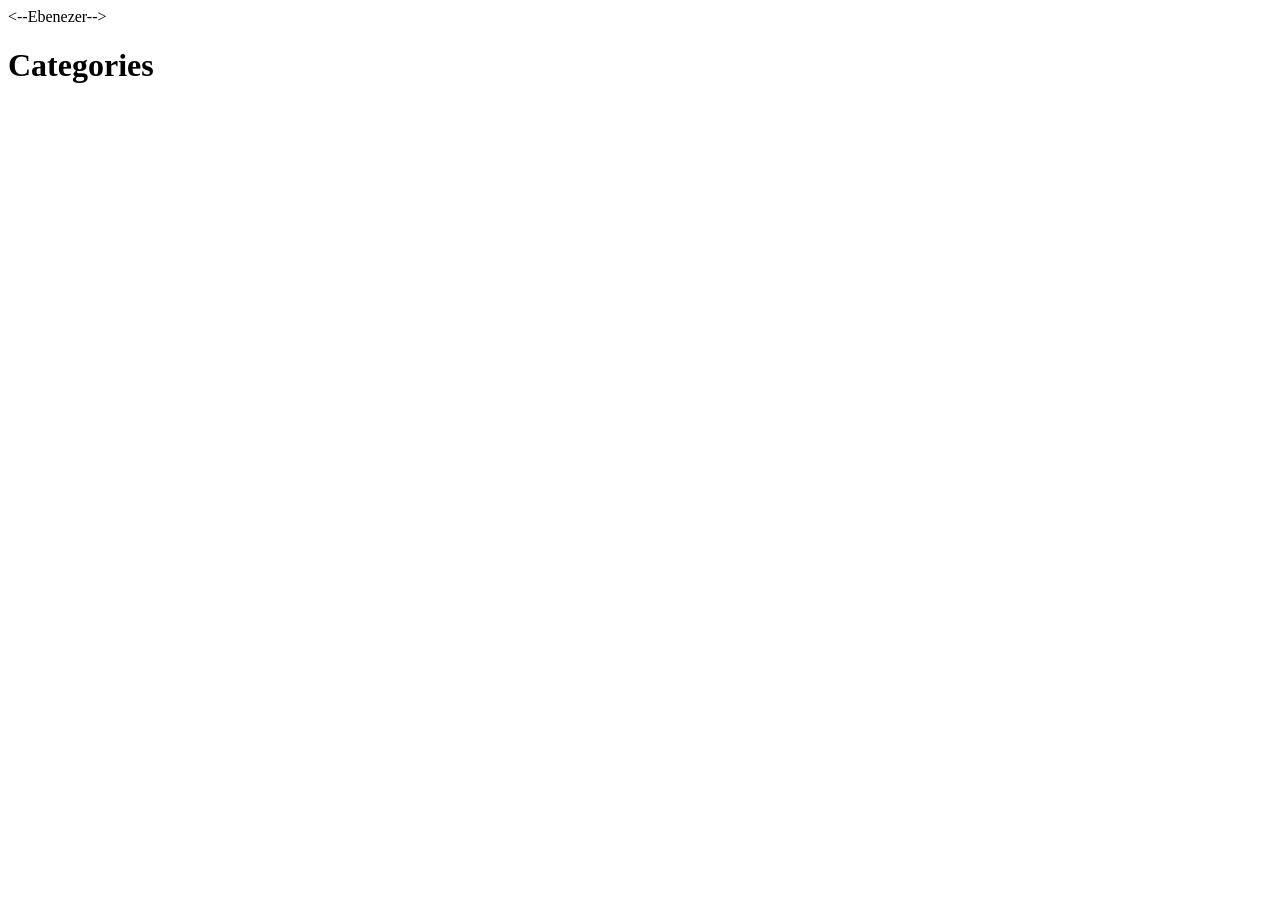
==== Categories.html @ 34fdd4d5 "categories page" ====
<!DOCTYPE html>
<html lang="en">
<head>
    <meta charset="UTF-8">
    <meta name="viewport" content="width=device-width, initial-scale=1.0">
    <title>Categories</title>

       <!-- Link to CSS -->
    <link rel="stylesheet" href="css/styles.css">
</head>
<body>
    <--Ebenezer-->

    <header>
        <h1>Categories</h1>
    </header>
</body>
</html>
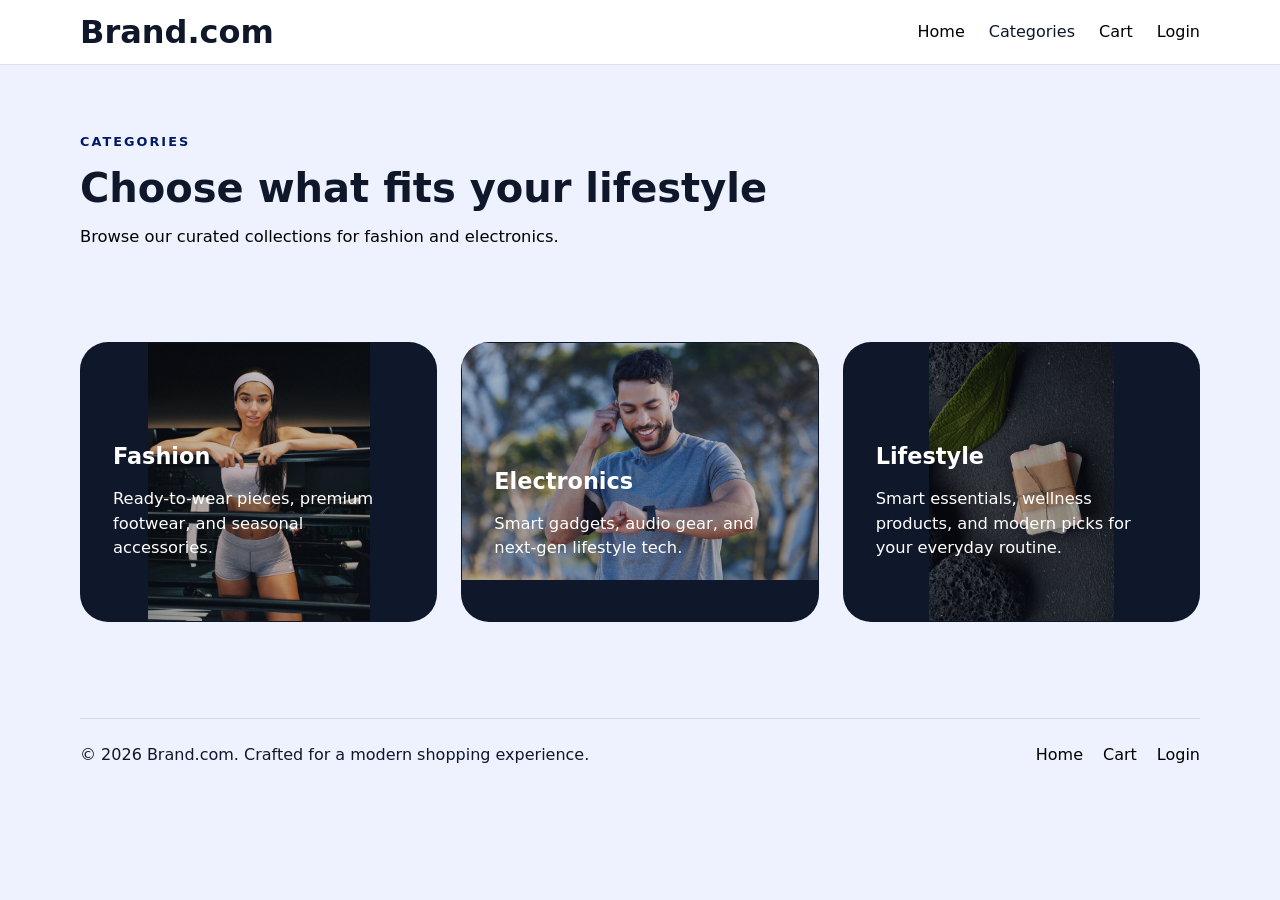
==== commit 835fb03f: "major edit" ====
--- a/Categories.html
+++ b/Categories.html
@@ -1,18 +1,62 @@
-<!DOCTYPE html>
-<html lang="en">
-<head>
-    <meta charset="UTF-8">
-    <meta name="viewport" content="width=device-width, initial-scale=1.0">
-    <title>Categories</title>
-
-       <!-- Link to CSS -->
-    <link rel="stylesheet" href="css/styles.css">
-</head>
-<body>
-    <--Ebenezer-->
-
-    <header>
-        <h1>Categories</h1>
-    </header>
-</body>
-</html>+<!DOCTYPE html>
+<html lang="en">
+<head>
+    <meta charset="UTF-8">
+    <meta name="viewport" content="width=device-width, initial-scale=1.0">
+    <title>Categories - Brand.com</title>
+    <link rel="stylesheet" href="CSS/styles.css">
+</head>
+<body>
+    <header class="site-header">
+        <div class="container header-inner">
+            <a href="index.html" class="brand">
+                <span>Brand.com</span>
+            </a>
+            <nav class="main-nav">
+                <a href="index.html">Home</a>
+                <a href="Categories.html" class="active">Categories</a>
+                <a href="Shopping Cart.html">Cart</a>
+                <a href="Login.html">Login</a>
+            </nav>
+        </div>
+    </header>
+
+    <main>
+        <section class="section page-intro">
+            <div class="container">
+                <span class="eyebrow">Categories</span>
+                <h1>Choose what fits your lifestyle</h1>
+                <p>Browse our curated collections for fashion and electronics.</p>
+            </div>
+        </section>
+
+        <section class="section">
+            <div class="container card-grid">
+                <article class="category-card category-card-fashion">
+                    <h3>Fashion</h3>
+                    <p>Ready-to-wear pieces, premium footwear, and seasonal accessories.</p>
+                </article>
+                <article class="category-card category-card-electronics">
+                    <h3>Electronics</h3>
+                    <p>Smart gadgets, audio gear, and next-gen lifestyle tech.</p>
+                </article>
+                <article class="category-card category-card-lifestyle">
+                    <h3>Lifestyle</h3>
+                    <p>Smart essentials, wellness products, and modern picks for your everyday routine.</p>
+                </article>
+            </div>
+        </section>
+    </main>
+
+    <footer class="site-footer">
+        <div class="container footer-inner">
+            <p>© 2026 Brand.com. Crafted for a modern shopping experience.</p>
+            <div class="footer-links">
+                <a href="index.html">Home</a>
+                <a href="Shopping Cart.html">Cart</a>
+                <a href="Login.html">Login</a>
+            </div>
+        </div>
+    </footer>
+</body>
+</html>
--- a/CSS/styles.css
+++ b/CSS/styles.css
@@ -0,0 +1,658 @@
+:root {
+    color-scheme: light;
+    font-family: Inter, system-ui, -apple-system, BlinkMacSystemFont, "Segoe UI", sans-serif;
+    font-size: 16px;
+    line-height: 1.5;
+    color: #0f172a;
+    background-color: #eef2ff;
+    --surface: #ffffff;
+    --surface-soft: #f8f9ff;
+    --border: rgba(15, 23, 42, 0.12);
+    --primary: #001a66;
+    --primary-dark: #000d33;
+    --accent: #fb7185;
+    --muted: #000000;
+    --text: #0f172a;
+}
+
+* {
+    margin: 0;
+    padding: 0;
+    box-sizing: border-box;
+}
+
+html {
+    scroll-behavior: smooth;
+}
+
+body {
+    min-height: 100vh;
+    background-color: #eef2ff;
+    color: var(--text);
+    font-family: var(--font-family);
+}
+
+body.home-page {
+    background: linear-gradient(rgba(255, 255, 255, 0.12), rgba(255, 255, 255, 0.12)), url("../background2.jpg") center/cover no-repeat fixed;
+    animation: homeBackgroundSwap 35s infinite;
+}
+
+@keyframes homeBackgroundSwap {
+    0%,
+    24% {
+        background: linear-gradient(rgba(255, 255, 255, 0.12), rgba(255, 255, 255, 0.12)), url("../background2.jpg") center/cover no-repeat fixed;
+    }
+    25%,
+    49% {
+        background: linear-gradient(rgba(255, 255, 255, 0.12), rgba(255, 255, 255, 0.12)), url("../Images/background3.jpg") center/cover no-repeat fixed;
+    }
+    50%,
+    74% {
+        background: linear-gradient(rgba(255, 255, 255, 0.12), rgba(255, 255, 255, 0.12)), url("../Images/background5.jpg") center/cover no-repeat fixed;
+    }
+    75%,
+    100% {
+        background: linear-gradient(rgba(255, 255, 255, 0.12), rgba(255, 255, 255, 0.12)), url("../Images/background6.jpg") center/cover no-repeat fixed;
+    }
+}
+
+@media (prefers-reduced-motion: reduce) {
+    body.home-page {
+        animation: none;
+    }
+}
+
+img {
+    max-width: 100%;
+    display: block;
+}
+
+button,
+input,
+textarea,
+select {
+    font: inherit;
+}
+
+a {
+    color: inherit;
+    text-decoration: none;
+}
+
+.container {
+    width: min(1120px, calc(100% - 2rem));
+    margin: 0 auto;
+}
+
+.section {
+    padding: 4rem 0;
+}
+
+.site-header {
+    background: rgba(255, 255, 255, 0.95);
+    border-bottom: 1px solid var(--border);
+    position: sticky;
+    top: 0;
+    z-index: 20;
+    backdrop-filter: blur(16px);
+}
+
+.header-inner {
+    display: flex;
+    align-items: center;
+    justify-content: space-between;
+    gap: 1rem;
+    padding: 1rem 0;
+}
+
+.brand {
+    display: inline-flex;
+    align-items: center;
+    gap: 0;
+    font-weight: 700;
+    font-size: 2rem;
+    line-height: 1;
+    color: var(--text);
+}
+
+.brand img {
+    width: 34px;
+    height: 34px;
+}
+
+.main-nav {
+    display: flex;
+    gap: 1.5rem;
+    flex-wrap: wrap;
+}
+
+.main-nav a {
+    color: var(--muted);
+    font-weight: 500;
+    transition: color 0.2s ease;
+}
+
+.main-nav a:hover,
+.main-nav a.active {
+    color: var(--text);
+}
+
+.button {
+    display: inline-flex;
+    align-items: center;
+    justify-content: center;
+    padding: 0.95rem 1.6rem;
+    border-radius: 999px;
+    font-weight: 600;
+    transition: transform 0.2s ease, background-color 0.2s ease, box-shadow 0.2s ease;
+    border: 1px solid transparent;
+    cursor: pointer;
+}
+
+.button:hover {
+    transform: translateY(-1px);
+}
+
+.button-primary {
+    background-color: var(--primary);
+    color: white;
+    box-shadow: 0 18px 40px rgba(59, 130, 246, 0.14);
+}
+
+.button-primary:hover {
+    background-color: var(--primary-dark);
+}
+
+.button-secondary {
+    background: #f8fafc;
+    color: var(--text);
+    border-color: var(--border);
+}
+
+.button-outline {
+    background: transparent;
+    color: var(--primary);
+    border-color: rgba(59, 130, 246, 0.24);
+}
+
+.hero {
+    padding-top: 3rem;
+}
+
+.hero-grid {
+    display: grid;
+    grid-template-columns: 1fr;
+    gap: 3rem;
+    align-items: center;
+}
+
+.hero-copy {
+    max-width: 620px;
+}
+
+.eyebrow {
+    display: inline-flex;
+    align-items: center;
+    text-transform: uppercase;
+    letter-spacing: 0.16em;
+    font-size: 0.8rem;
+    color: var(--primary);
+    font-weight: 700;
+    margin-bottom: 1rem;
+}
+
+.hero-copy h1,
+.page-intro h1,
+.auth-info h1,
+.summary-card h2,
+.section-head h2 {
+    font-size: clamp(2.5rem, 3vw, 3.5rem);
+    line-height: 1.05;
+    margin-bottom: 1rem;
+    color: var(--text);
+}
+
+.hero-copy p,
+.page-intro p,
+.auth-info p,
+.category-card p,
+.summary-card p,
+.newsletter-card p {
+    color: var(--muted);
+    font-size: 1.02rem;
+    margin-bottom: 1.75rem;
+}
+
+.hero-actions {
+    display: flex;
+    flex-wrap: wrap;
+    gap: 1rem;
+    margin-bottom: 2rem;
+}
+
+.stats-grid {
+    display: grid;
+    grid-template-columns: repeat(3, minmax(0, 1fr));
+    gap: 1rem;
+}
+
+.stats-grid div {
+    padding: 1.2rem 1.4rem;
+    background: var(--surface);
+    border: 1px solid var(--border);
+    border-radius: 1rem;
+}
+
+.stats-grid strong {
+    display: block;
+    font-size: 1.35rem;
+    margin-bottom: 0.35rem;
+}
+
+.stats-grid span {
+    font-size: 0.95rem;
+    color: var(--muted);
+}
+
+.hero-image {
+    display: flex;
+    justify-content: center;
+    align-items: center;
+}
+
+.hero-image img {
+    max-width: 100%;
+    border-radius: 1.75rem;
+    box-shadow: 0 35px 80px rgba(15, 23, 42, 0.12);
+}
+
+.section-head {
+    display: flex;
+    justify-content: space-between;
+    align-items: flex-end;
+    gap: 1rem;
+    margin-bottom: 2.5rem;
+}
+
+.section-head h2 {
+    font-size: clamp(2rem, 2.5vw, 2.6rem);
+}
+
+.link-button {
+    color: var(--primary);
+    font-weight: 700;
+    transition: opacity 0.2s ease;
+}
+
+.link-button:hover {
+    opacity: 0.8;
+}
+
+.card-grid {
+    display: grid;
+    grid-template-columns: repeat(3, minmax(0, 1fr));
+    gap: 1.5rem;
+}
+
+.category-card {
+    padding: 2rem;
+    border-radius: 1.75rem;
+    background: var(--surface);
+    border: 1px solid var(--border);
+    transition: transform 0.25s ease, box-shadow 0.25s ease;
+    cursor: pointer;
+}
+
+.category-card:hover {
+    transform: translateY(-6px);
+    box-shadow: 0 24px 60px rgba(15, 23, 42, 0.1);
+}
+
+.category-card img {
+    width: 64px;
+    margin-bottom: 1.5rem;
+}
+
+.category-card h3 {
+    margin-bottom: 0.85rem;
+    font-size: 1.4rem;
+    color: var(--text);
+}
+
+.category-card-fashion {
+    background-image: linear-gradient(rgba(15, 23, 42, 0.25), rgba(15, 23, 42, 0.25)), url("../Images/fashion2.png");
+    background-size: contain;
+    background-repeat: no-repeat;
+    background-position: center top;
+    background-color: #0f172a;
+    min-height: 280px;
+    display: flex;
+    flex-direction: column;
+    justify-content: flex-end;
+}
+
+.category-card-fashion h3,
+.category-card-fashion p {
+    color: #ffffff;
+}
+
+.category-card-electronics {
+    background-image: linear-gradient(rgba(15, 23, 42, 0.25), rgba(15, 23, 42, 0.25)), url("../Images/electronics.jpg");
+    background-size: contain;
+    background-repeat: no-repeat;
+    background-position: center top;
+    background-color: #0f172a;
+    min-height: 280px;
+    display: flex;
+    flex-direction: column;
+    justify-content: flex-end;
+}
+
+.category-card-electronics h3,
+.category-card-electronics p {
+    color: #ffffff;
+}
+
+.category-card-lifestyle {
+    background-image: linear-gradient(rgba(15, 23, 42, 0.25), rgba(15, 23, 42, 0.25)), url("../Images/wellness.jpg");
+    background-size: contain;
+    background-repeat: no-repeat;
+    background-position: center top;
+    background-color: #0f172a;
+    min-height: 280px;
+    display: flex;
+    flex-direction: column;
+    justify-content: flex-end;
+}
+
+.category-card-lifestyle h3,
+.category-card-lifestyle p {
+    color: #ffffff;
+}
+
+.newsletter-card {
+    display: grid;
+    grid-template-columns: minmax(0, 1.3fr) minmax(220px, 1fr);
+    gap: 1.5rem;
+    padding: 2.2rem;
+    border-radius: 1.5rem;
+    background: linear-gradient(135deg, #eef2ff 0%, #f8fafc 100%);
+    border: 1px solid rgba(99, 102, 241, 0.14);
+}
+
+.newsletter-form {
+    display: grid;
+    grid-template-columns: 1fr auto;
+    gap: 1rem;
+}
+
+.newsletter-form input {
+    width: 100%;
+    padding: 1rem 1.1rem;
+    border: 1px solid var(--border);
+    border-radius: 999px;
+    background: white;
+}
+
+input[type="email"],
+input[type="text"],
+input[type="password"] {
+    width: 100%;
+    padding: 1rem 1.1rem;
+    border: 1px solid var(--border);
+    border-radius: 1rem;
+    background: var(--surface);
+    margin-bottom: 1.25rem;
+    color: var(--text);
+}
+
+input::placeholder {
+    color: var(--muted);
+}
+
+.auth-card,
+.summary-card {
+    background: var(--surface);
+    border-radius: 1.75rem;
+    padding: 2rem;
+    border: 1px solid var(--border);
+}
+
+.auth-section {
+    padding-top: 4rem;
+    padding-bottom: 4rem;
+}
+
+.auth-card {
+    max-width: 620px;
+    margin: 0 auto;
+}
+
+.auth-info {
+    margin-bottom: 2rem;
+}
+
+.auth-info h1 {
+    margin-bottom: 1rem;
+}
+
+.auth-form label {
+    display: block;
+    margin-bottom: 0.6rem;
+    font-weight: 600;
+    color: var(--text);
+}
+
+.auth-note {
+    margin-top: 1rem;
+    color: var(--muted);
+}
+
+.auth-note a {
+    color: var(--primary);
+    font-weight: 700;
+}
+
+.page-intro {
+    background: transparent;
+    padding-bottom: 0;
+}
+
+.cart-section {
+    padding-top: 1rem;
+}
+
+.cart-grid {
+    display: grid;
+    grid-template-columns: 1.8fr 0.9fr;
+    gap: 1.5rem;
+    width: min(1120px, calc(100% - 2rem));
+    margin: 0 auto;
+}
+
+.cart-table,
+.cart-summary {
+    background: var(--surface);
+    border: 1px solid var(--border);
+    border-radius: 1.75rem;
+    padding: 1.5rem;
+}
+
+.cart-row {
+    display: grid;
+    grid-template-columns: 2.2fr 1fr 0.9fr 1fr;
+    gap: 1rem;
+    align-items: center;
+    padding: 1.2rem 0;
+    border-bottom: 1px solid var(--border);
+}
+
+.cart-row:last-child {
+    border-bottom: none;
+}
+
+.cart-head {
+    color: var(--muted);
+    font-size: 0.95rem;
+    text-transform: uppercase;
+    letter-spacing: 0.08em;
+    font-weight: 600;
+}
+
+.product-info {
+    display: flex;
+    align-items: center;
+    gap: 1rem;
+}
+
+.product-info img {
+    width: 72px;
+    height: 72px;
+    border-radius: 1.25rem;
+    object-fit: contain;
+}
+
+.product-info strong {
+    display: block;
+    margin-bottom: 0.35rem;
+    color: var(--text);
+}
+
+.product-info span {
+    color: var(--muted);
+    font-size: 0.95rem;
+}
+
+.cart-summary {
+    display: flex;
+    flex-direction: column;
+    gap: 1.25rem;
+}
+
+.summary-card h2 {
+    margin-bottom: 1rem;
+    font-size: 1.8rem;
+}
+
+.summary-row {
+    display: flex;
+    justify-content: space-between;
+    align-items: center;
+    padding: 0.7rem 0;
+    border-bottom: 1px solid var(--border);
+}
+
+.summary-row.total {
+    font-size: 1.1rem;
+    font-weight: 700;
+    border-color: transparent;
+}
+
+.summary-note {
+    color: var(--muted);
+    font-size: 0.95rem;
+}
+
+.site-footer {
+    padding: 2rem 0;
+}
+
+.footer-inner {
+    display: flex;
+    justify-content: space-between;
+    align-items: center;
+    gap: 1rem;
+    border-top: 1px solid var(--border);
+    padding-top: 1.5rem;
+}
+
+.footer-links {
+    display: flex;
+    gap: 1.25rem;
+    flex-wrap: wrap;
+}
+
+.footer-links a {
+    color: var(--muted);
+    transition: color 0.2s ease;
+}
+
+.footer-links a:hover {
+    color: var(--text);
+}
+
+@media (max-width: 900px) {
+    .hero-grid,
+    .card-grid,
+    .stats-grid,
+    .cart-grid,
+    .newsletter-card {
+        grid-template-columns: 1fr;
+    }
+
+    .main-nav {
+        gap: 1rem;
+    }
+}
+
+@media (max-width: 720px) {
+    .header-inner {
+        flex-direction: column;
+        align-items: flex-start;
+    }
+
+    .site-header {
+        position: relative;
+    }
+
+    .hero-actions {
+        flex-direction: column;
+    }
+
+    .stats-grid {
+        grid-template-columns: repeat(2, minmax(0, 1fr));
+    }
+
+    .cart-row {
+        grid-template-columns: 1.7fr 1fr;
+    }
+
+    .cart-row span:nth-child(3),
+    .cart-row span:nth-child(4) {
+        display: none;
+    }
+
+    .cart-head span:nth-child(3),
+    .cart-head span:nth-child(4) {
+        display: none;
+    }
+
+    .newsletter-card {
+        grid-template-columns: 1fr;
+    }
+}
+
+@media (max-width: 540px) {
+    body {
+        font-size: 0.95rem;
+    }
+
+    .button {
+        width: 100%;
+    }
+
+    .main-nav {
+        flex-wrap: wrap;
+        gap: 0.75rem;
+    }
+
+    .stats-grid,
+    .cart-grid,
+    .newsletter-card {
+        gap: 1rem;
+    }
+
+    .newsletter-form {
+        grid-template-columns: 1fr;
+    }
+}
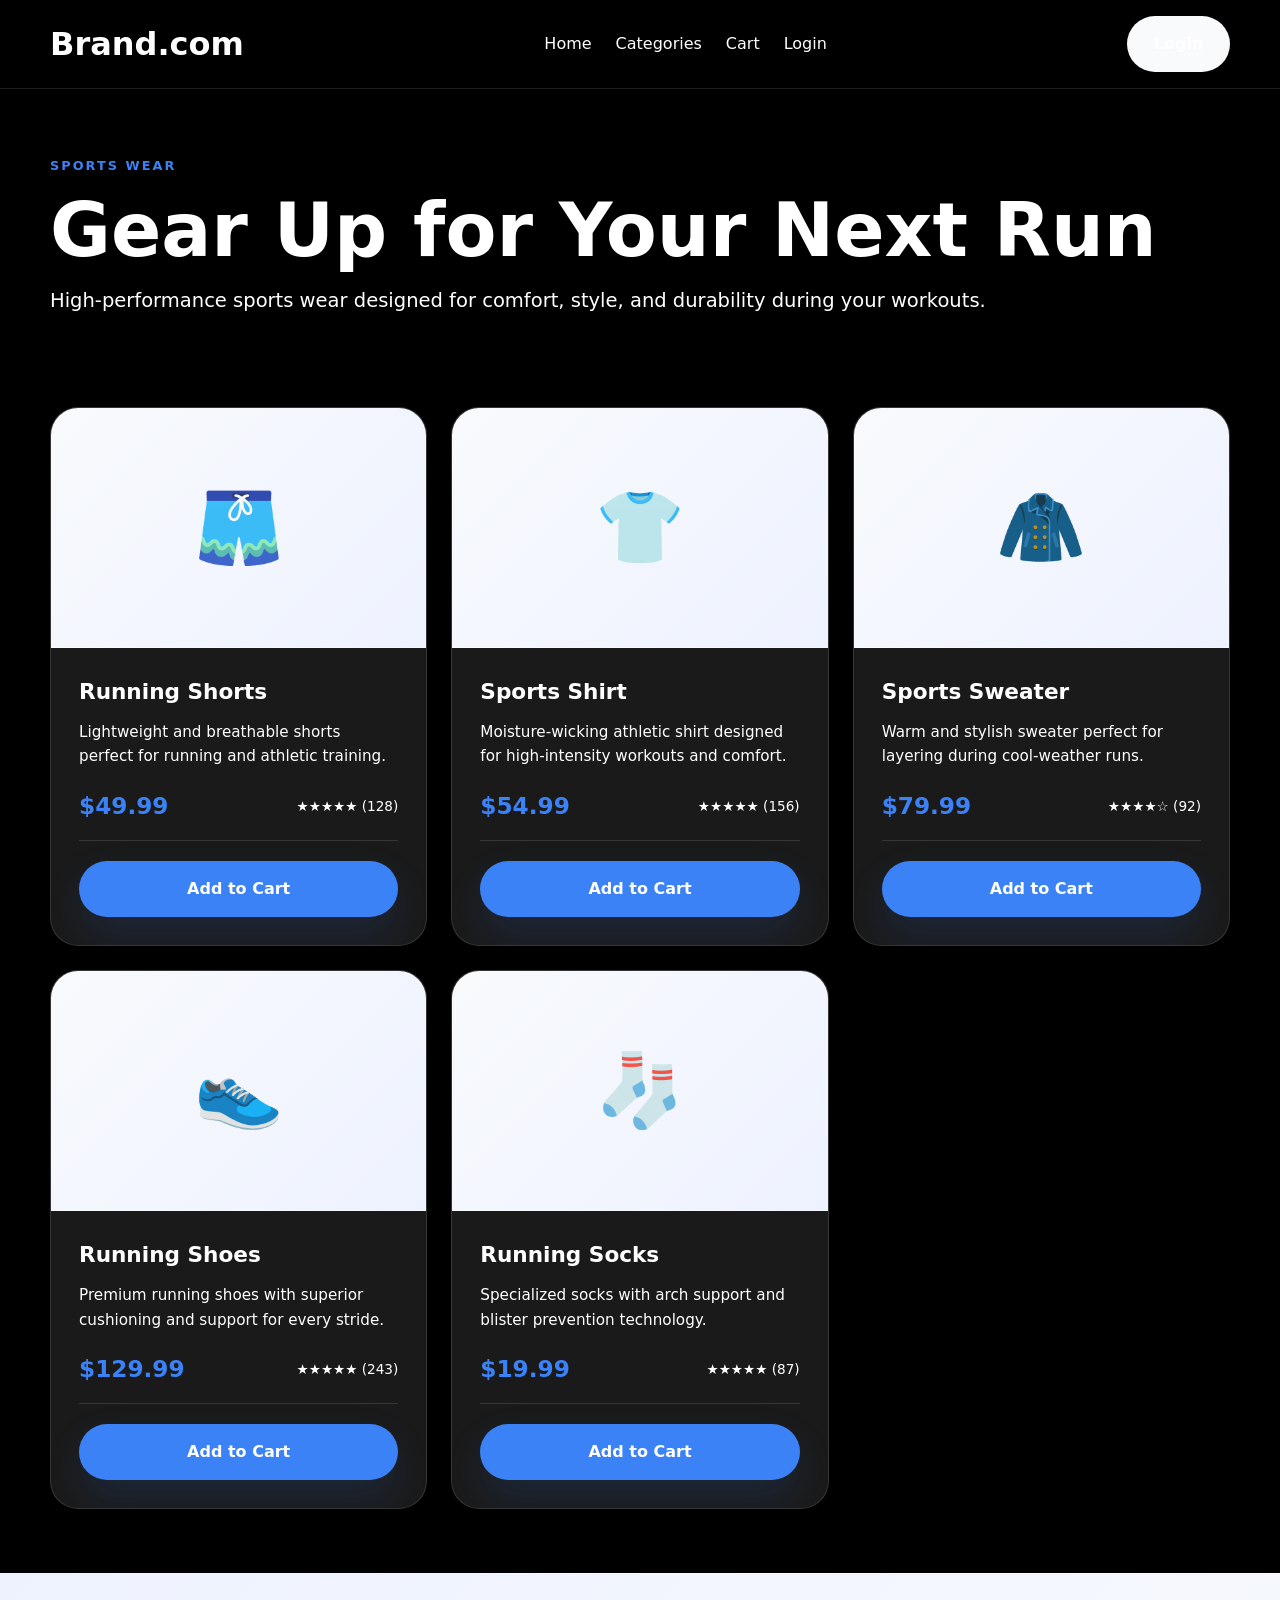
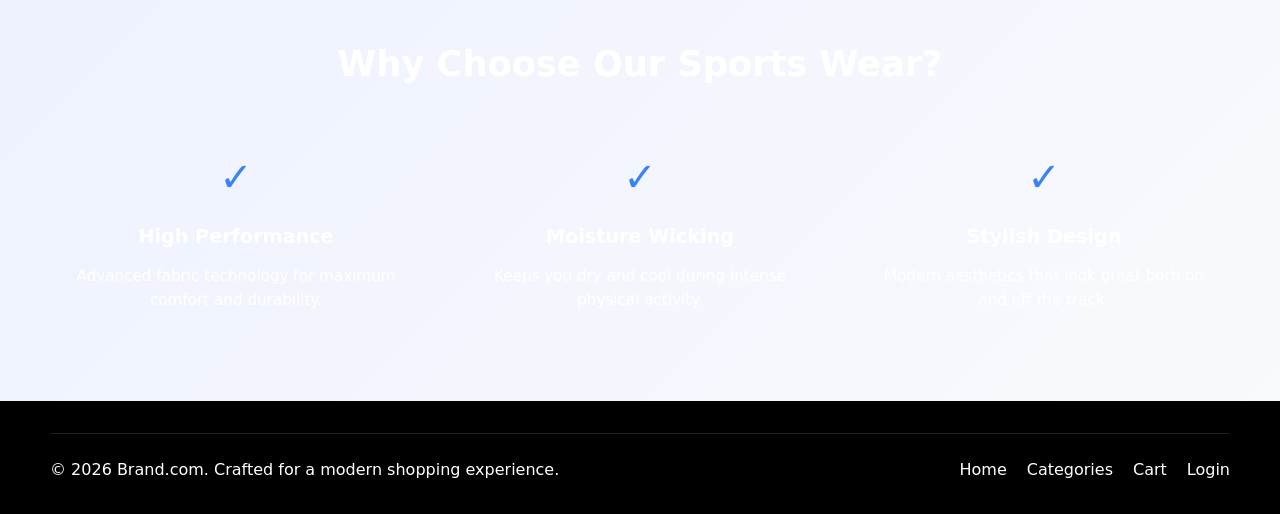
==== commit 39c20ca1: "Merge pull request #34 from ohizumajesty-creator/Maja Maja" ====
--- a/Categories.html
+++ b/Categories.html
@@ -3,7 +3,7 @@
 <head>
     <meta charset="UTF-8">
     <meta name="viewport" content="width=device-width, initial-scale=1.0">
-    <title>Categories - Brand.com</title>
+    <title>Sports Wear - Brand.com</title>
     <link rel="stylesheet" href="CSS/styles.css">
 </head>
 <body>
@@ -14,36 +14,123 @@
             </a>
             <nav class="main-nav">
                 <a href="index.html">Home</a>
-                <a href="Categories.html" class="active">Categories</a>
+                <a href="Categories.html">Categories</a>
                 <a href="Shopping Cart.html">Cart</a>
                 <a href="Login.html">Login</a>
             </nav>
+            <a href="Login.html" class="button button-secondary">Login</a>
         </div>
     </header>
 
     <main>
         <section class="section page-intro">
             <div class="container">
-                <span class="eyebrow">Categories</span>
-                <h1>Choose what fits your lifestyle</h1>
-                <p>Browse our curated collections for fashion and electronics.</p>
+                <span class="eyebrow">Sports Wear</span>
+                <h1>Gear Up for Your Next Run</h1>
+                <p>High-performance sports wear designed for comfort, style, and durability during your workouts.</p>
             </div>
         </section>
 
         <section class="section">
-            <div class="container card-grid">
-                <article class="category-card category-card-fashion">
-                    <h3>Fashion</h3>
-                    <p>Ready-to-wear pieces, premium footwear, and seasonal accessories.</p>
-                </article>
-                <article class="category-card category-card-electronics">
-                    <h3>Electronics</h3>
-                    <p>Smart gadgets, audio gear, and next-gen lifestyle tech.</p>
-                </article>
-                <article class="category-card category-card-lifestyle">
-                    <h3>Lifestyle</h3>
-                    <p>Smart essentials, wellness products, and modern picks for your everyday routine.</p>
-                </article>
+            <div class="container">
+                <div class="product-grid">
+                    <article class="product-card">
+                        <div class="product-image">
+                            <div class="product-placeholder">🩳</div>
+                        </div>
+                        <div class="product-content">
+                            <h3>Running Shorts</h3>
+                            <p class="product-description">Lightweight and breathable shorts perfect for running and athletic training.</p>
+                            <div class="product-meta">
+                                <span class="product-price">$49.99</span>
+                                <span class="product-rating">★★★★★ (128)</span>
+                            </div>
+                            <button class="button button-primary">Add to Cart</button>
+                        </div>
+                    </article>
+
+                    <article class="product-card">
+                        <div class="product-image">
+                            <div class="product-placeholder">👕</div>
+                        </div>
+                        <div class="product-content">
+                            <h3>Sports Shirt</h3>
+                            <p class="product-description">Moisture-wicking athletic shirt designed for high-intensity workouts and comfort.</p>
+                            <div class="product-meta">
+                                <span class="product-price">$54.99</span>
+                                <span class="product-rating">★★★★★ (156)</span>
+                            </div>
+                            <button class="button button-primary">Add to Cart</button>
+                        </div>
+                    </article>
+                    <article class="product-card">
+                        <div class="product-image">
+                            <div class="product-placeholder">🧥</div>
+                        </div>
+                        <div class="product-content">
+                            <h3>Sports Sweater</h3>
+                            <p class="product-description">Warm and stylish sweater perfect for layering during cool-weather runs.</p>
+                            <div class="product-meta">
+                                <span class="product-price">$79.99</span>
+                                <span class="product-rating">★★★★☆ (92)</span>
+                            </div>
+                            <button class="button button-primary">Add to Cart</button>
+                        </div>
+                    </article>
+
+                    <article class="product-card">
+                        <div class="product-image">
+                            <div class="product-placeholder">👟</div>
+                        </div>
+                        <div class="product-content">
+                            <h3>Running Shoes</h3>
+                            <p class="product-description">Premium running shoes with superior cushioning and support for every stride.</p>
+                            <div class="product-meta">
+                                <span class="product-price">$129.99</span>
+                                <span class="product-rating">★★★★★ (243)</span>
+                            </div>
+                            <button class="button button-primary">Add to Cart</button>
+                        </div>
+                    </article>
+
+                    <article class="product-card">
+                        <div class="product-image">
+                            <div class="product-placeholder">🧦</div>
+                        </div>
+                        <div class="product-content">
+                            <h3>Running Socks</h3>
+                            <p class="product-description">Specialized socks with arch support and blister prevention technology.</p>
+                            <div class="product-meta">
+                                <span class="product-price">$19.99</span>
+                                <span class="product-rating">★★★★★ (87)</span>
+                            </div>
+                            <button class="button button-primary">Add to Cart</button>
+                        </div>
+                    </article>
+                </div>
+            </div>
+        </section>
+
+        <section class="section features-section">
+            <div class="container">
+                <h2 style="font-size: 2.2rem; margin-bottom: 2rem; text-align: center;">Why Choose Our Sports Wear?</h2>
+                <div class="features-grid">
+                    <div class="feature-card">
+                        <div class="feature-icon">✓</div>
+                        <h4>High Performance</h4>
+                        <p>Advanced fabric technology for maximum comfort and durability.</p>
+                    </div>
+                    <div class="feature-card">
+                        <div class="feature-icon">✓</div>
+                        <h4>Moisture Wicking</h4>
+                        <p>Keeps you dry and cool during intense physical activity.</p>
+                    </div>
+                    <div class="feature-card">
+                        <div class="feature-icon">✓</div>
+                        <h4>Stylish Design</h4>
+                        <p>Modern aesthetics that look great both on and off the track.</p>
+                    </div>
+                </div>
             </div>
         </section>
     </main>
@@ -53,6 +140,7 @@
             <p>© 2026 Brand.com. Crafted for a modern shopping experience.</p>
             <div class="footer-links">
                 <a href="index.html">Home</a>
+                <a href="Categories.html">Categories</a>
                 <a href="Shopping Cart.html">Cart</a>
                 <a href="Login.html">Login</a>
             </div>
--- a/CSS/styles.css
+++ b/CSS/styles.css
@@ -1,18 +1,18 @@
 :root {
-    color-scheme: light;
+    color-scheme: dark;
     font-family: Inter, system-ui, -apple-system, BlinkMacSystemFont, "Segoe UI", sans-serif;
     font-size: 16px;
     line-height: 1.5;
-    color: #0f172a;
-    background-color: #eef2ff;
-    --surface: #ffffff;
-    --surface-soft: #f8f9ff;
-    --border: rgba(15, 23, 42, 0.12);
-    --primary: #001a66;
-    --primary-dark: #000d33;
+    color: #ffffff;
+    background-color: #000000;
+    --surface: #1a1a1a;
+    --surface-soft: #2a2a2a;
+    --border: rgba(255, 255, 255, 0.12);
+    --primary: #3b82f6;
+    --primary-dark: #2563eb;
     --accent: #fb7185;
-    --muted: #000000;
-    --text: #0f172a;
+    --muted: #ffffff;
+    --text: #ffffff;
 }
 
 * {
@@ -27,7 +27,7 @@
 
 body {
     min-height: 100vh;
-    background-color: #eef2ff;
+    background-color: #000000;
     color: var(--text);
     font-family: var(--font-family);
 }
@@ -80,7 +80,7 @@
 }
 
 .container {
-    width: min(1120px, calc(100% - 2rem));
+    width: min(1180px, calc(100% - 2rem));
     margin: 0 auto;
 }
 
@@ -89,7 +89,7 @@
 }
 
 .site-header {
-    background: rgba(255, 255, 255, 0.95);
+    background: #000000;
     border-bottom: 1px solid var(--border);
     position: sticky;
     top: 0;
@@ -127,7 +127,7 @@
 }
 
 .main-nav a {
-    color: var(--muted);
+    color: #ffffff;
     font-weight: 500;
     transition: color 0.2s ease;
 }
@@ -175,19 +175,54 @@
     border-color: rgba(59, 130, 246, 0.24);
 }
 
+.button-facebook {
+    background-color: #1877F2;
+    color: white;
+    width: 100%;
+    box-shadow: 0 18px 40px rgba(24, 119, 242, 0.14);
+}
+
+.button-facebook:hover {
+    background-color: #165cc5;
+}
+
+.button-twitter {
+    background-color: #1DA1F2;
+    color: white;
+    width: 100%;
+    box-shadow: 0 18px 40px rgba(29, 161, 242, 0.14);
+}
+
+.button-twitter:hover {
+    background-color: #1a91da;
+}
+
+.button-google {
+    background-color: #EA4335;
+    color: white;
+    width: 100%;
+    box-shadow: 0 18px 40px rgba(234, 67, 53, 0.14);
+}
+
+.button-google:hover {
+    background-color: #d33425;
+}
+
 .hero {
-    padding-top: 3rem;
+    padding-top: 1.5rem;
+    padding-bottom: 4.25rem;
 }
 
 .hero-grid {
     display: grid;
     grid-template-columns: 1fr;
-    gap: 3rem;
+    gap: 1rem;
     align-items: center;
 }
 
 .hero-copy {
-    max-width: 620px;
+    width: 100%;
+    max-width: 1080px;
 }
 
 .eyebrow {
@@ -206,7 +241,7 @@
 .auth-info h1,
 .summary-card h2,
 .section-head h2 {
-    font-size: clamp(2.5rem, 3vw, 3.5rem);
+    font-size: clamp(2.9rem, 5.8vw, 5.4rem);
     line-height: 1.05;
     margin-bottom: 1rem;
     color: var(--text);
@@ -219,7 +254,7 @@
 .summary-card p,
 .newsletter-card p {
     color: var(--muted);
-    font-size: 1.02rem;
+    font-size: 1.22rem;
     margin-bottom: 1.75rem;
 }
 
@@ -234,10 +269,11 @@
     display: grid;
     grid-template-columns: repeat(3, minmax(0, 1fr));
     gap: 1rem;
+    max-width: 1040px;
 }
 
 .stats-grid div {
-    padding: 1.2rem 1.4rem;
+    padding: 1.2rem 1.3rem;
     background: var(--surface);
     border: 1px solid var(--border);
     border-radius: 1rem;
@@ -245,7 +281,7 @@
 
 .stats-grid strong {
     display: block;
-    font-size: 1.35rem;
+    font-size: 1.65rem;
     margin-bottom: 0.35rem;
 }
 
@@ -271,7 +307,7 @@
     justify-content: space-between;
     align-items: flex-end;
     gap: 1rem;
-    margin-bottom: 2.5rem;
+    margin-bottom: 1.4rem;
 }
 
 .section-head h2 {
@@ -291,11 +327,11 @@
 .card-grid {
     display: grid;
     grid-template-columns: repeat(3, minmax(0, 1fr));
-    gap: 1.5rem;
+    gap: 1rem;
 }
 
 .category-card {
-    padding: 2rem;
+    padding: 1.4rem;
     border-radius: 1.75rem;
     background: var(--surface);
     border: 1px solid var(--border);
@@ -315,7 +351,7 @@
 
 .category-card h3 {
     margin-bottom: 0.85rem;
-    font-size: 1.4rem;
+    font-size: 1.7rem;
     color: var(--text);
 }
 
@@ -325,7 +361,7 @@
     background-repeat: no-repeat;
     background-position: center top;
     background-color: #0f172a;
-    min-height: 280px;
+    min-height: 460px;
     display: flex;
     flex-direction: column;
     justify-content: flex-end;
@@ -338,11 +374,11 @@
 
 .category-card-electronics {
     background-image: linear-gradient(rgba(15, 23, 42, 0.25), rgba(15, 23, 42, 0.25)), url("../Images/electronics.jpg");
-    background-size: contain;
+    background-size: cover;
     background-repeat: no-repeat;
-    background-position: center top;
+    background-position: center;
     background-color: #0f172a;
-    min-height: 280px;
+    min-height: 460px;
     display: flex;
     flex-direction: column;
     justify-content: flex-end;
@@ -359,7 +395,7 @@
     background-repeat: no-repeat;
     background-position: center top;
     background-color: #0f172a;
-    min-height: 280px;
+    min-height: 460px;
     display: flex;
     flex-direction: column;
     justify-content: flex-end;
@@ -453,6 +489,45 @@
     font-weight: 700;
 }
 
+.forgot-password {
+    display: inline-block;
+    margin-bottom: 1.5rem;
+    color: var(--primary);
+    font-weight: 600;
+    font-size: 0.95rem;
+    transition: color 0.2s ease;
+}
+
+.forgot-password:hover {
+    color: var(--primary-dark);
+    text-decoration: underline;
+}
+
+.divider-or {
+    display: flex;
+    align-items: center;
+    gap: 1rem;
+    margin: 2rem 0 1.5rem 0;
+    color: var(--muted);
+    font-weight: 500;
+    font-size: 0.9rem;
+}
+
+.divider-or::before,
+.divider-or::after {
+    content: '';
+    flex: 1;
+    height: 1px;
+    background: var(--border);
+}
+
+.social-signin {
+    display: flex;
+    flex-direction: column;
+    gap: 0.75rem;
+    margin-bottom: 2rem;
+}
+
 .page-intro {
     background: transparent;
     padding-bottom: 0;
@@ -581,15 +656,149 @@
     color: var(--text);
 }
 
+/* Product Grid and Cards */
+.product-grid {
+    display: grid;
+    grid-template-columns: repeat(3, minmax(0, 1fr));
+    gap: 1.5rem;
+}
+
+.product-card {
+    background: var(--surface);
+    border: 1px solid var(--border);
+    border-radius: 1.75rem;
+    overflow: hidden;
+    transition: transform 0.25s ease, box-shadow 0.25s ease;
+    display: flex;
+    flex-direction: column;
+}
+
+.product-card:hover {
+    transform: translateY(-8px);
+    box-shadow: 0 24px 60px rgba(15, 23, 42, 0.12);
+}
+
+.product-image {
+    width: 100%;
+    height: 240px;
+    background: linear-gradient(135deg, #f8fafc 0%, #eef2ff 100%);
+    display: flex;
+    align-items: center;
+    justify-content: center;
+    border-bottom: 1px solid var(--border);
+}
+
+.product-placeholder {
+    font-size: 4.5rem;
+    opacity: 0.9;
+}
+
+.product-content {
+    padding: 1.75rem;
+    display: flex;
+    flex-direction: column;
+    flex-grow: 1;
+}
+
+.product-card h3 {
+    font-size: 1.35rem;
+    margin-bottom: 0.75rem;
+    color: var(--text);
+}
+
+.product-description {
+    color: var(--muted);
+    font-size: 0.95rem;
+    line-height: 1.6;
+    margin-bottom: 1.25rem;
+    flex-grow: 1;
+}
+
+.product-meta {
+    display: flex;
+    justify-content: space-between;
+    align-items: center;
+    margin-bottom: 1.25rem;
+    padding-bottom: 1rem;
+    border-bottom: 1px solid var(--border);
+}
+
+.product-price {
+    font-size: 1.45rem;
+    font-weight: 700;
+    color: var(--primary);
+}
+
+.product-rating {
+    font-size: 0.85rem;
+    color: var(--muted);
+}
+
+.product-card .button {
+    width: 100%;
+}
+
+/* Features Section */
+.features-section {
+    background: linear-gradient(135deg, #eef2ff 0%, #f8fafc 100%);
+    border-top: 1px solid var(--border);
+    border-bottom: 1px solid var(--border);
+}
+
+.features-grid {
+    display: grid;
+    grid-template-columns: repeat(3, minmax(0, 1fr));
+    gap: 2rem;
+}
+
+.feature-card {
+    text-align: center;
+    padding: 1.5rem;
+}
+
+.feature-icon {
+    font-size: 2.5rem;
+    color: var(--primary);
+    margin-bottom: 1rem;
+}
+
+.feature-card h4 {
+    font-size: 1.2rem;
+    margin-bottom: 0.75rem;
+    color: var(--text);
+}
+
+.feature-card p {
+    color: var(--muted);
+    font-size: 0.95rem;
+    line-height: 1.6;
+}
+
 @media (max-width: 900px) {
     .hero-grid,
-    .card-grid,
     .stats-grid,
     .cart-grid,
     .newsletter-card {
         grid-template-columns: 1fr;
     }
 
+    .card-grid {
+        grid-template-columns: repeat(2, minmax(0, 1fr));
+    }
+
+    .product-grid {
+        grid-template-columns: repeat(2, minmax(0, 1fr));
+    }
+
+    .features-grid {
+        grid-template-columns: repeat(2, minmax(0, 1fr));
+    }
+
+    .hero-copy,
+    .hero-side-card {
+        max-width: 100%;
+    }
+
     .main-nav {
         gap: 1rem;
     }
@@ -630,6 +839,14 @@
     .newsletter-card {
         grid-template-columns: 1fr;
     }
+
+    .product-grid {
+        grid-template-columns: 1fr;
+    }
+
+    .features-grid {
+        grid-template-columns: 1fr;
+    }
 }
 
 @media (max-width: 540px) {
@@ -652,6 +869,10 @@
         gap: 1rem;
     }
 
+    .card-grid {
+        grid-template-columns: 1fr;
+    }
+
     .newsletter-form {
         grid-template-columns: 1fr;
     }
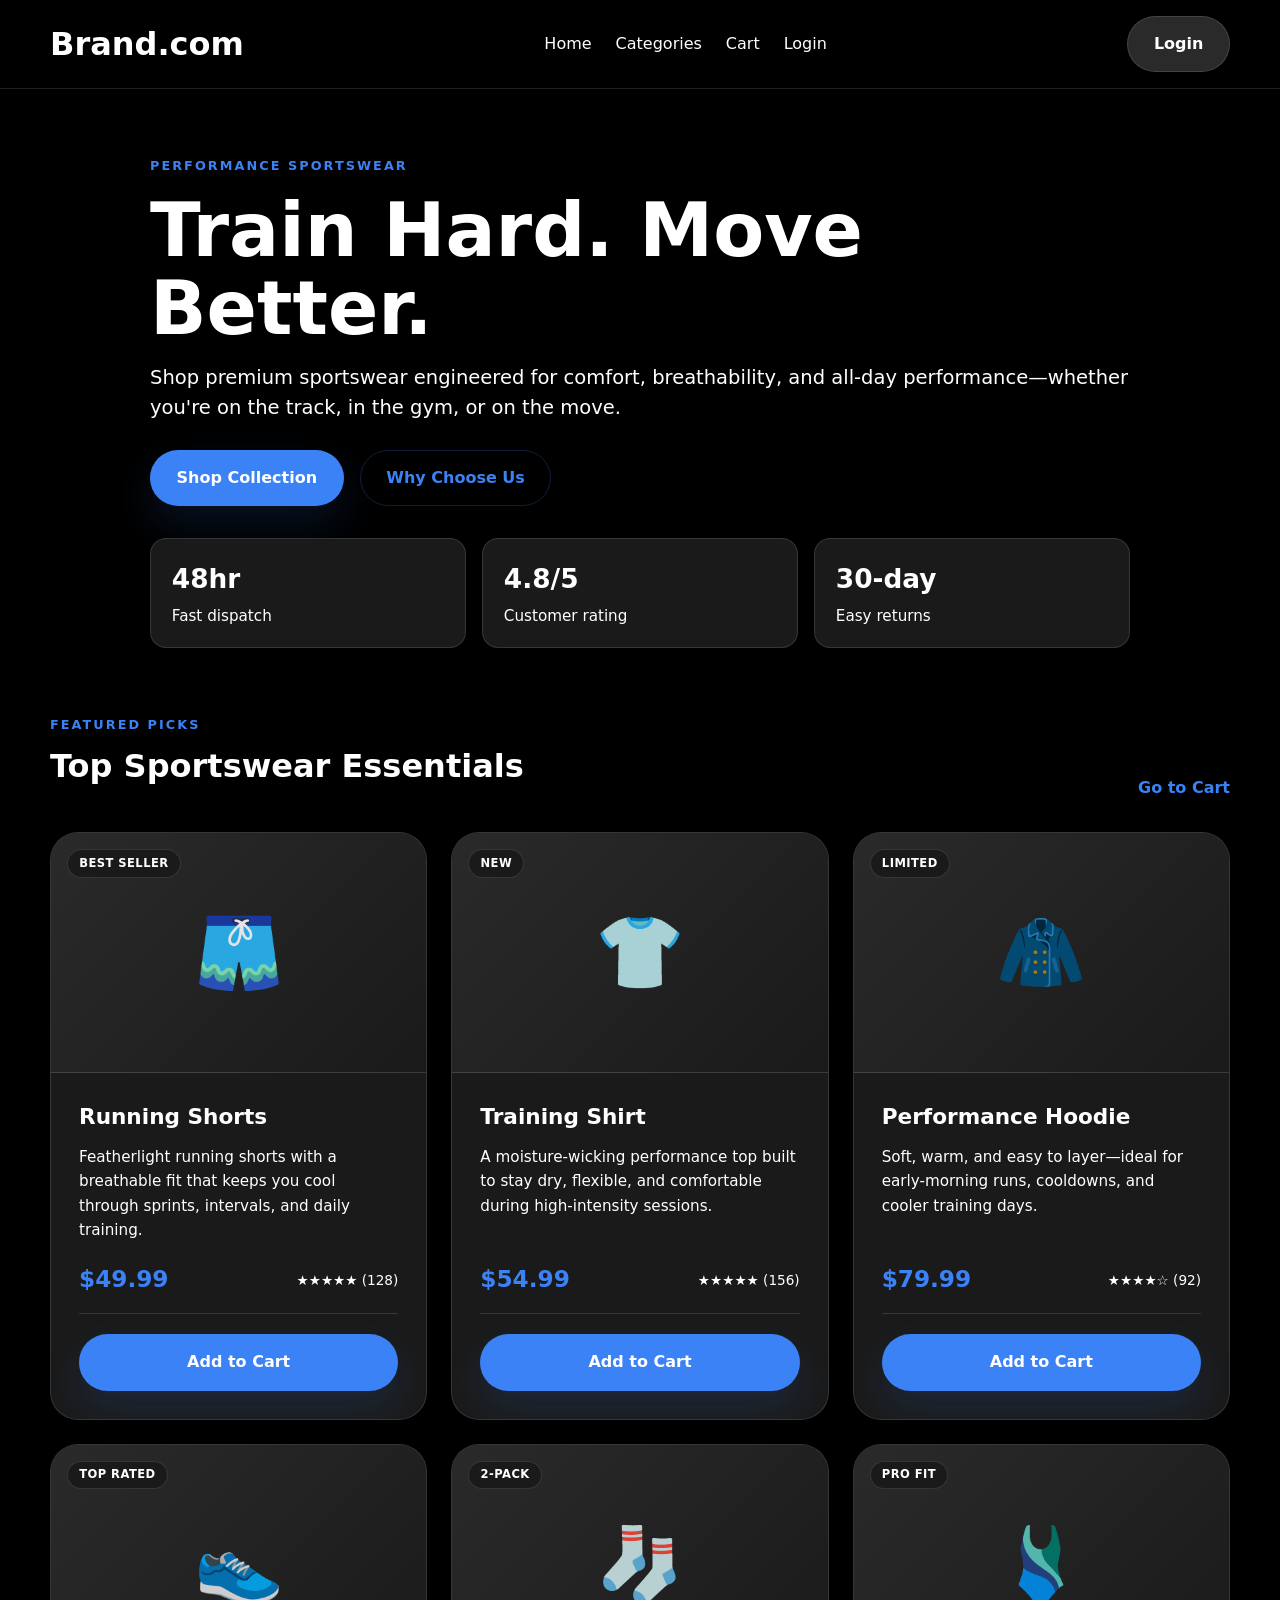
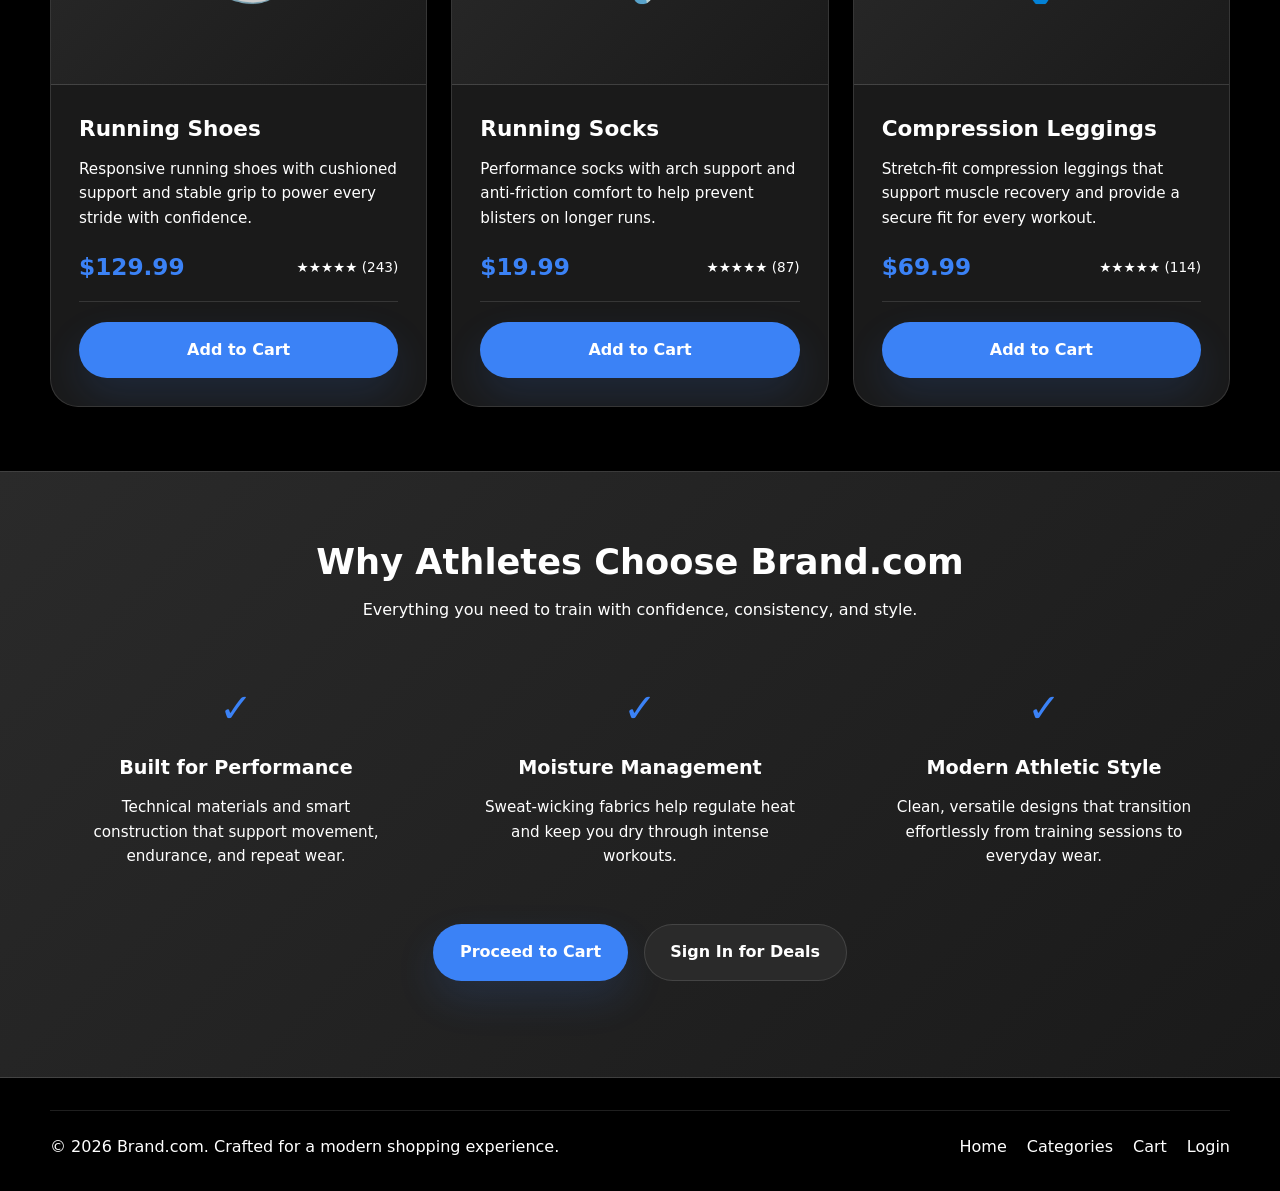
==== commit 90a7ed19: "moved image" ====
--- a/Categories.html
+++ b/Categories.html
@@ -3,10 +3,10 @@
 <head>
     <meta charset="UTF-8">
     <meta name="viewport" content="width=device-width, initial-scale=1.0">
-    <title>Sports Wear - Brand.com</title>
+    <title>Performance Sportswear - Brand.com</title>
     <link rel="stylesheet" href="CSS/styles.css">
 </head>
-<body>
+<body class="categories-page">
     <header class="site-header">
         <div class="container header-inner">
             <a href="index.html" class="brand">
@@ -14,7 +14,7 @@
             </a>
             <nav class="main-nav">
                 <a href="index.html">Home</a>
-                <a href="Categories.html">Categories</a>
+                <a href="Categories.html" class="active">Categories</a>
                 <a href="Shopping Cart.html">Cart</a>
                 <a href="Login.html">Login</a>
             </nav>
@@ -23,24 +23,50 @@
     </header>
 
     <main>
-        <section class="section page-intro">
+        <section class="section page-intro" id="top">
             <div class="container">
-                <span class="eyebrow">Sports Wear</span>
-                <h1>Gear Up for Your Next Run</h1>
-                <p>High-performance sports wear designed for comfort, style, and durability during your workouts.</p>
+                <span class="eyebrow">Performance Sportswear</span>
+                <h1>Train Hard. Move Better.</h1>
+                <p>Shop premium sportswear engineered for comfort, breathability, and all-day performance—whether you're on the track, in the gym, or on the move.</p>
+                <div class="hero-actions">
+                    <a class="button button-primary" href="#products">Shop Collection</a>
+                    <a class="button button-outline" href="#benefits">Why Choose Us</a>
+                </div>
+                <div class="stats-grid">
+                    <div>
+                        <strong>48hr</strong>
+                        <span>Fast dispatch</span>
+                    </div>
+                    <div>
+                        <strong>4.8/5</strong>
+                        <span>Customer rating</span>
+                    </div>
+                    <div>
+                        <strong>30-day</strong>
+                        <span>Easy returns</span>
+                    </div>
+                </div>
             </div>
         </section>
 
-        <section class="section">
+        <section class="section" id="products">
             <div class="container">
+                <div class="section-head">
+                    <div>
+                        <span class="eyebrow">Featured picks</span>
+                        <h2>Top Sportswear Essentials</h2>
+                    </div>
+                    <a class="link-button" href="Shopping Cart.html">Go to Cart</a>
+                </div>
                 <div class="product-grid">
                     <article class="product-card">
                         <div class="product-image">
+                            <span class="product-badge">Best seller</span>
                             <div class="product-placeholder">🩳</div>
                         </div>
                         <div class="product-content">
                             <h3>Running Shorts</h3>
-                            <p class="product-description">Lightweight and breathable shorts perfect for running and athletic training.</p>
+                            <p class="product-description">Featherlight running shorts with a breathable fit that keeps you cool through sprints, intervals, and daily training.</p>
                             <div class="product-meta">
                                 <span class="product-price">$49.99</span>
                                 <span class="product-rating">★★★★★ (128)</span>
@@ -51,11 +77,12 @@
 
                     <article class="product-card">
                         <div class="product-image">
+                            <span class="product-badge">New</span>
                             <div class="product-placeholder">👕</div>
                         </div>
                         <div class="product-content">
-                            <h3>Sports Shirt</h3>
-                            <p class="product-description">Moisture-wicking athletic shirt designed for high-intensity workouts and comfort.</p>
+                            <h3>Training Shirt</h3>
+                            <p class="product-description">A moisture-wicking performance top built to stay dry, flexible, and comfortable during high-intensity sessions.</p>
                             <div class="product-meta">
                                 <span class="product-price">$54.99</span>
                                 <span class="product-rating">★★★★★ (156)</span>
@@ -65,11 +92,12 @@
                     </article>
                     <article class="product-card">
                         <div class="product-image">
+                            <span class="product-badge">Limited</span>
                             <div class="product-placeholder">🧥</div>
                         </div>
                         <div class="product-content">
-                            <h3>Sports Sweater</h3>
-                            <p class="product-description">Warm and stylish sweater perfect for layering during cool-weather runs.</p>
+                            <h3>Performance Hoodie</h3>
+                            <p class="product-description">Soft, warm, and easy to layer—ideal for early-morning runs, cooldowns, and cooler training days.</p>
                             <div class="product-meta">
                                 <span class="product-price">$79.99</span>
                                 <span class="product-rating">★★★★☆ (92)</span>
@@ -80,11 +108,12 @@
 
                     <article class="product-card">
                         <div class="product-image">
+                            <span class="product-badge">Top rated</span>
                             <div class="product-placeholder">👟</div>
                         </div>
                         <div class="product-content">
                             <h3>Running Shoes</h3>
-                            <p class="product-description">Premium running shoes with superior cushioning and support for every stride.</p>
+                            <p class="product-description">Responsive running shoes with cushioned support and stable grip to power every stride with confidence.</p>
                             <div class="product-meta">
                                 <span class="product-price">$129.99</span>
                                 <span class="product-rating">★★★★★ (243)</span>
@@ -95,11 +124,12 @@
 
                     <article class="product-card">
                         <div class="product-image">
+                            <span class="product-badge">2-pack</span>
                             <div class="product-placeholder">🧦</div>
                         </div>
                         <div class="product-content">
                             <h3>Running Socks</h3>
-                            <p class="product-description">Specialized socks with arch support and blister prevention technology.</p>
+                            <p class="product-description">Performance socks with arch support and anti-friction comfort to help prevent blisters on longer runs.</p>
                             <div class="product-meta">
                                 <span class="product-price">$19.99</span>
                                 <span class="product-rating">★★★★★ (87)</span>
@@ -107,29 +137,50 @@
                             <button class="button button-primary">Add to Cart</button>
                         </div>
                     </article>
+
+                    <article class="product-card">
+                        <div class="product-image">
+                            <span class="product-badge">Pro fit</span>
+                            <div class="product-placeholder">🩱</div>
+                        </div>
+                        <div class="product-content">
+                            <h3>Compression Leggings</h3>
+                            <p class="product-description">Stretch-fit compression leggings that support muscle recovery and provide a secure fit for every workout.</p>
+                            <div class="product-meta">
+                                <span class="product-price">$69.99</span>
+                                <span class="product-rating">★★★★★ (114)</span>
+                            </div>
+                            <button class="button button-primary">Add to Cart</button>
+                        </div>
+                    </article>
                 </div>
             </div>
         </section>
 
-        <section class="section features-section">
+        <section class="section features-section" id="benefits">
             <div class="container">
-                <h2 style="font-size: 2.2rem; margin-bottom: 2rem; text-align: center;">Why Choose Our Sports Wear?</h2>
+                <h2 class="features-title">Why Athletes Choose Brand.com</h2>
+                <p class="features-subtitle">Everything you need to train with confidence, consistency, and style.</p>
                 <div class="features-grid">
                     <div class="feature-card">
                         <div class="feature-icon">✓</div>
-                        <h4>High Performance</h4>
-                        <p>Advanced fabric technology for maximum comfort and durability.</p>
+                        <h4>Built for Performance</h4>
+                        <p>Technical materials and smart construction that support movement, endurance, and repeat wear.</p>
                     </div>
                     <div class="feature-card">
                         <div class="feature-icon">✓</div>
-                        <h4>Moisture Wicking</h4>
-                        <p>Keeps you dry and cool during intense physical activity.</p>
+                        <h4>Moisture Management</h4>
+                        <p>Sweat-wicking fabrics help regulate heat and keep you dry through intense workouts.</p>
                     </div>
                     <div class="feature-card">
                         <div class="feature-icon">✓</div>
-                        <h4>Stylish Design</h4>
-                        <p>Modern aesthetics that look great both on and off the track.</p>
-                    </div>
+                        <h4>Modern Athletic Style</h4>
+                        <p>Clean, versatile designs that transition effortlessly from training sessions to everyday wear.</p>
+                    </div>
+                </div>
+                <div class="hero-actions benefits-actions">
+                    <a class="button button-primary" href="Shopping Cart.html">Proceed to Cart</a>
+                    <a class="button button-secondary" href="Login.html">Sign In for Deals</a>
                 </div>
             </div>
         </section>
--- a/CSS/styles.css
+++ b/CSS/styles.css
@@ -33,26 +33,26 @@
 }
 
 body.home-page {
-    background: linear-gradient(rgba(255, 255, 255, 0.12), rgba(255, 255, 255, 0.12)), url("../background2.jpg") center/cover no-repeat fixed;
+    background: linear-gradient(rgba(0, 0, 0, 0.58), rgba(0, 0, 0, 0.58)), url("../background2.jpg") center/cover no-repeat fixed;
     animation: homeBackgroundSwap 35s infinite;
 }
 
 @keyframes homeBackgroundSwap {
     0%,
     24% {
-        background: linear-gradient(rgba(255, 255, 255, 0.12), rgba(255, 255, 255, 0.12)), url("../background2.jpg") center/cover no-repeat fixed;
+        background: linear-gradient(rgba(0, 0, 0, 0.58), rgba(0, 0, 0, 0.58)), url("../background2.jpg") center/cover no-repeat fixed;
     }
     25%,
     49% {
-        background: linear-gradient(rgba(255, 255, 255, 0.12), rgba(255, 255, 255, 0.12)), url("../Images/background3.jpg") center/cover no-repeat fixed;
+        background: linear-gradient(rgba(0, 0, 0, 0.58), rgba(0, 0, 0, 0.58)), url("../Images/background3.jpg") center/cover no-repeat fixed;
     }
     50%,
     74% {
-        background: linear-gradient(rgba(255, 255, 255, 0.12), rgba(255, 255, 255, 0.12)), url("../Images/background5.jpg") center/cover no-repeat fixed;
+        background: linear-gradient(rgba(0, 0, 0, 0.58), rgba(0, 0, 0, 0.58)), url("../Images/background5.jpg") center/cover no-repeat fixed;
     }
     75%,
     100% {
-        background: linear-gradient(rgba(255, 255, 255, 0.12), rgba(255, 255, 255, 0.12)), url("../Images/background6.jpg") center/cover no-repeat fixed;
+        background: linear-gradient(rgba(0, 0, 0, 0.58), rgba(0, 0, 0, 0.58)), url("../Images/background6.jpg") center/cover no-repeat fixed;
     }
 }
 
@@ -164,7 +164,7 @@
 }
 
 .button-secondary {
-    background: #f8fafc;
+    background: var(--surface-soft);
     color: var(--text);
     border-color: var(--border);
 }
@@ -412,8 +412,8 @@
     gap: 1.5rem;
     padding: 2.2rem;
     border-radius: 1.5rem;
-    background: linear-gradient(135deg, #eef2ff 0%, #f8fafc 100%);
-    border: 1px solid rgba(99, 102, 241, 0.14);
+    background: linear-gradient(135deg, var(--surface) 0%, var(--surface-soft) 100%);
+    border: 1px solid var(--border);
 }
 
 .newsletter-form {
@@ -427,7 +427,8 @@
     padding: 1rem 1.1rem;
     border: 1px solid var(--border);
     border-radius: 999px;
-    background: white;
+    background: var(--surface-soft);
+    color: var(--text);
 }
 
 input[type="email"],
@@ -681,7 +682,7 @@
 .product-image {
     width: 100%;
     height: 240px;
-    background: linear-gradient(135deg, #f8fafc 0%, #eef2ff 100%);
+    background: linear-gradient(135deg, var(--surface-soft) 0%, var(--surface) 100%);
     display: flex;
     align-items: center;
     justify-content: center;
@@ -740,7 +741,7 @@
 
 /* Features Section */
 .features-section {
-    background: linear-gradient(135deg, #eef2ff 0%, #f8fafc 100%);
+    background: linear-gradient(135deg, var(--surface-soft) 0%, var(--surface) 100%);
     border-top: 1px solid var(--border);
     border-bottom: 1px solid var(--border);
 }
@@ -772,6 +773,52 @@
     color: var(--muted);
     font-size: 0.95rem;
     line-height: 1.6;
+}
+
+body.categories-page .page-intro .container {
+    max-width: 980px;
+}
+
+body.categories-page #products .section-head {
+    margin-bottom: 2rem;
+}
+
+body.categories-page .product-image {
+    position: relative;
+}
+
+body.categories-page .product-badge {
+    position: absolute;
+    top: 1rem;
+    left: 1rem;
+    border-radius: 999px;
+    padding: 0.3rem 0.7rem;
+    font-size: 0.72rem;
+    font-weight: 700;
+    letter-spacing: 0.04em;
+    text-transform: uppercase;
+    background: var(--surface);
+    border: 1px solid var(--border);
+    color: var(--text);
+}
+
+body.categories-page .features-title {
+    font-size: 2.2rem;
+    margin-bottom: 0.6rem;
+    text-align: center;
+    color: var(--text);
+}
+
+body.categories-page .features-subtitle {
+    text-align: center;
+    color: var(--muted);
+    margin: 0 auto 2rem;
+    max-width: 640px;
+}
+
+body.categories-page .benefits-actions {
+    justify-content: center;
+    margin-top: 2rem;
 }
 
 @media (max-width: 900px) {
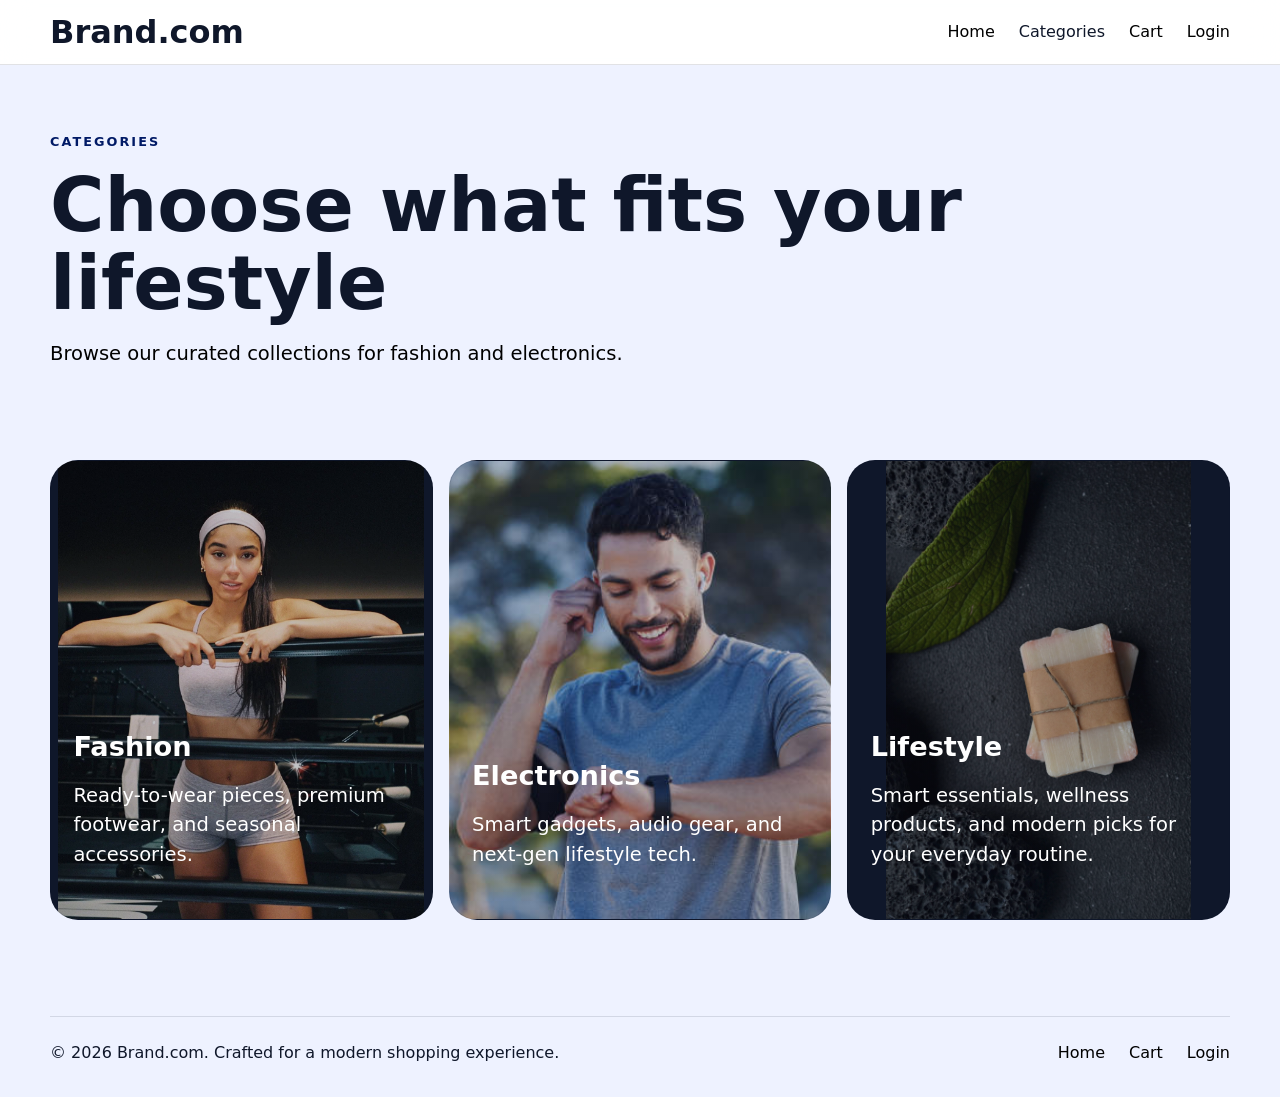
==== commit f6df5f47: "simplified code" ====
--- a/Categories.html
+++ b/Categories.html
@@ -3,198 +3,57 @@
 <head>
     <meta charset="UTF-8">
     <meta name="viewport" content="width=device-width, initial-scale=1.0">
-    <title>Performance Sportswear - Brand.com</title>
+    <title>Categories - Brand.com</title>
     <link rel="stylesheet" href="CSS/styles.css">
 </head>
-<body class="categories-page">
-    <header class="site-header">
-        <div class="container header-inner">
-            <a href="index.html" class="brand">
-                <span>Brand.com</span>
-            </a>
-            <nav class="main-nav">
+<body id="categories">
+    <header>
+        <div>
+            <a href="index.html">Brand.com</a>
+            <nav aria-label="Main navigation">
                 <a href="index.html">Home</a>
-                <a href="Categories.html" class="active">Categories</a>
+                <a href="Categories.html" aria-current="page">Categories</a>
                 <a href="Shopping Cart.html">Cart</a>
                 <a href="Login.html">Login</a>
             </nav>
-            <a href="Login.html" class="button button-secondary">Login</a>
         </div>
     </header>
 
     <main>
-        <section class="section page-intro" id="top">
-            <div class="container">
-                <span class="eyebrow">Performance Sportswear</span>
-                <h1>Train Hard. Move Better.</h1>
-                <p>Shop premium sportswear engineered for comfort, breathability, and all-day performance—whether you're on the track, in the gym, or on the move.</p>
-                <div class="hero-actions">
-                    <a class="button button-primary" href="#products">Shop Collection</a>
-                    <a class="button button-outline" href="#benefits">Why Choose Us</a>
-                </div>
-                <div class="stats-grid">
-                    <div>
-                        <strong>48hr</strong>
-                        <span>Fast dispatch</span>
-                    </div>
-                    <div>
-                        <strong>4.8/5</strong>
-                        <span>Customer rating</span>
-                    </div>
-                    <div>
-                        <strong>30-day</strong>
-                        <span>Easy returns</span>
-                    </div>
-                </div>
+        <section id="intro">
+            <div>
+                <p data-eyebrow>Categories</p>
+                <h1>Choose what fits your lifestyle</h1>
+                <p>Browse our curated collections for fashion and electronics.</p>
             </div>
         </section>
 
-        <section class="section" id="products">
-            <div class="container">
-                <div class="section-head">
-                    <div>
-                        <span class="eyebrow">Featured picks</span>
-                        <h2>Top Sportswear Essentials</h2>
-                    </div>
-                    <a class="link-button" href="Shopping Cart.html">Go to Cart</a>
-                </div>
-                <div class="product-grid">
-                    <article class="product-card">
-                        <div class="product-image">
-                            <span class="product-badge">Best seller</span>
-                            <div class="product-placeholder">🩳</div>
-                        </div>
-                        <div class="product-content">
-                            <h3>Running Shorts</h3>
-                            <p class="product-description">Featherlight running shorts with a breathable fit that keeps you cool through sprints, intervals, and daily training.</p>
-                            <div class="product-meta">
-                                <span class="product-price">$49.99</span>
-                                <span class="product-rating">★★★★★ (128)</span>
-                            </div>
-                            <button class="button button-primary">Add to Cart</button>
-                        </div>
-                    </article>
-
-                    <article class="product-card">
-                        <div class="product-image">
-                            <span class="product-badge">New</span>
-                            <div class="product-placeholder">👕</div>
-                        </div>
-                        <div class="product-content">
-                            <h3>Training Shirt</h3>
-                            <p class="product-description">A moisture-wicking performance top built to stay dry, flexible, and comfortable during high-intensity sessions.</p>
-                            <div class="product-meta">
-                                <span class="product-price">$54.99</span>
-                                <span class="product-rating">★★★★★ (156)</span>
-                            </div>
-                            <button class="button button-primary">Add to Cart</button>
-                        </div>
-                    </article>
-                    <article class="product-card">
-                        <div class="product-image">
-                            <span class="product-badge">Limited</span>
-                            <div class="product-placeholder">🧥</div>
-                        </div>
-                        <div class="product-content">
-                            <h3>Performance Hoodie</h3>
-                            <p class="product-description">Soft, warm, and easy to layer—ideal for early-morning runs, cooldowns, and cooler training days.</p>
-                            <div class="product-meta">
-                                <span class="product-price">$79.99</span>
-                                <span class="product-rating">★★★★☆ (92)</span>
-                            </div>
-                            <button class="button button-primary">Add to Cart</button>
-                        </div>
-                    </article>
-
-                    <article class="product-card">
-                        <div class="product-image">
-                            <span class="product-badge">Top rated</span>
-                            <div class="product-placeholder">👟</div>
-                        </div>
-                        <div class="product-content">
-                            <h3>Running Shoes</h3>
-                            <p class="product-description">Responsive running shoes with cushioned support and stable grip to power every stride with confidence.</p>
-                            <div class="product-meta">
-                                <span class="product-price">$129.99</span>
-                                <span class="product-rating">★★★★★ (243)</span>
-                            </div>
-                            <button class="button button-primary">Add to Cart</button>
-                        </div>
-                    </article>
-
-                    <article class="product-card">
-                        <div class="product-image">
-                            <span class="product-badge">2-pack</span>
-                            <div class="product-placeholder">🧦</div>
-                        </div>
-                        <div class="product-content">
-                            <h3>Running Socks</h3>
-                            <p class="product-description">Performance socks with arch support and anti-friction comfort to help prevent blisters on longer runs.</p>
-                            <div class="product-meta">
-                                <span class="product-price">$19.99</span>
-                                <span class="product-rating">★★★★★ (87)</span>
-                            </div>
-                            <button class="button button-primary">Add to Cart</button>
-                        </div>
-                    </article>
-
-                    <article class="product-card">
-                        <div class="product-image">
-                            <span class="product-badge">Pro fit</span>
-                            <div class="product-placeholder">🩱</div>
-                        </div>
-                        <div class="product-content">
-                            <h3>Compression Leggings</h3>
-                            <p class="product-description">Stretch-fit compression leggings that support muscle recovery and provide a secure fit for every workout.</p>
-                            <div class="product-meta">
-                                <span class="product-price">$69.99</span>
-                                <span class="product-rating">★★★★★ (114)</span>
-                            </div>
-                            <button class="button button-primary">Add to Cart</button>
-                        </div>
-                    </article>
-                </div>
-            </div>
-        </section>
-
-        <section class="section features-section" id="benefits">
-            <div class="container">
-                <h2 class="features-title">Why Athletes Choose Brand.com</h2>
-                <p class="features-subtitle">Everything you need to train with confidence, consistency, and style.</p>
-                <div class="features-grid">
-                    <div class="feature-card">
-                        <div class="feature-icon">✓</div>
-                        <h4>Built for Performance</h4>
-                        <p>Technical materials and smart construction that support movement, endurance, and repeat wear.</p>
-                    </div>
-                    <div class="feature-card">
-                        <div class="feature-icon">✓</div>
-                        <h4>Moisture Management</h4>
-                        <p>Sweat-wicking fabrics help regulate heat and keep you dry through intense workouts.</p>
-                    </div>
-                    <div class="feature-card">
-                        <div class="feature-icon">✓</div>
-                        <h4>Modern Athletic Style</h4>
-                        <p>Clean, versatile designs that transition effortlessly from training sessions to everyday wear.</p>
-                    </div>
-                </div>
-                <div class="hero-actions benefits-actions">
-                    <a class="button button-primary" href="Shopping Cart.html">Proceed to Cart</a>
-                    <a class="button button-secondary" href="Login.html">Sign In for Deals</a>
-                </div>
+        <section id="catalog">
+            <div>
+                <article data-category="fashion">
+                    <h3>Fashion</h3>
+                    <p>Ready-to-wear pieces, premium footwear, and seasonal accessories.</p>
+                </article>
+                <article data-category="electronics">
+                    <h3>Electronics</h3>
+                    <p>Smart gadgets, audio gear, and next-gen lifestyle tech.</p>
+                </article>
+                <article data-category="lifestyle">
+                    <h3>Lifestyle</h3>
+                    <p>Smart essentials, wellness products, and modern picks for your everyday routine.</p>
+                </article>
             </div>
         </section>
     </main>
 
-    <footer class="site-footer">
-        <div class="container footer-inner">
+    <footer>
+        <div>
             <p>© 2026 Brand.com. Crafted for a modern shopping experience.</p>
-            <div class="footer-links">
+            <nav aria-label="Footer navigation">
                 <a href="index.html">Home</a>
-                <a href="Categories.html">Categories</a>
                 <a href="Shopping Cart.html">Cart</a>
                 <a href="Login.html">Login</a>
-            </div>
+            </nav>
         </div>
     </footer>
 </body>
--- a/CSS/styles.css
+++ b/CSS/styles.css
@@ -1,18 +1,7 @@
 :root {
-    color-scheme: dark;
-    font-family: Inter, system-ui, -apple-system, BlinkMacSystemFont, "Segoe UI", sans-serif;
+    color-scheme: light;
     font-size: 16px;
     line-height: 1.5;
-    color: #ffffff;
-    background-color: #000000;
-    --surface: #1a1a1a;
-    --surface-soft: #2a2a2a;
-    --border: rgba(255, 255, 255, 0.12);
-    --primary: #3b82f6;
-    --primary-dark: #2563eb;
-    --accent: #fb7185;
-    --muted: #ffffff;
-    --text: #ffffff;
 }
 
 * {
@@ -27,44 +16,53 @@
 
 body {
     min-height: 100vh;
-    background-color: #000000;
-    color: var(--text);
-    font-family: var(--font-family);
-}
-
-body.home-page {
-    background: linear-gradient(rgba(0, 0, 0, 0.58), rgba(0, 0, 0, 0.58)), url("../background2.jpg") center/cover no-repeat fixed;
+    background-color: #eef2ff;
+    color: #0f172a;
+    font-family: Inter, system-ui, -apple-system, BlinkMacSystemFont, "Segoe UI", sans-serif;
+}
+
+body#home {
+    background-image: linear-gradient(rgba(255, 255, 255, 0.12), rgba(255, 255, 255, 0.12)), url("../background2.jpg");
+    background-position: center;
+    background-size: cover;
+    background-repeat: no-repeat;
+    background-attachment: fixed;
     animation: homeBackgroundSwap 35s infinite;
 }
 
 @keyframes homeBackgroundSwap {
     0%,
     24% {
-        background: linear-gradient(rgba(0, 0, 0, 0.58), rgba(0, 0, 0, 0.58)), url("../background2.jpg") center/cover no-repeat fixed;
+        background-image: linear-gradient(rgba(255, 255, 255, 0.12), rgba(255, 255, 255, 0.12)), url("../background2.jpg");
     }
     25%,
     49% {
-        background: linear-gradient(rgba(0, 0, 0, 0.58), rgba(0, 0, 0, 0.58)), url("../Images/background3.jpg") center/cover no-repeat fixed;
+        background-image: linear-gradient(rgba(255, 255, 255, 0.12), rgba(255, 255, 255, 0.12)), url("../Images/background3.jpg");
     }
     50%,
     74% {
-        background: linear-gradient(rgba(0, 0, 0, 0.58), rgba(0, 0, 0, 0.58)), url("../Images/background5.jpg") center/cover no-repeat fixed;
+        background-image: linear-gradient(rgba(255, 255, 255, 0.12), rgba(255, 255, 255, 0.12)), url("../Images/background5.jpg");
     }
     75%,
     100% {
-        background: linear-gradient(rgba(0, 0, 0, 0.58), rgba(0, 0, 0, 0.58)), url("../Images/background6.jpg") center/cover no-repeat fixed;
+        background-image: linear-gradient(rgba(255, 255, 255, 0.12), rgba(255, 255, 255, 0.12)), url("../Images/background6.jpg");
     }
 }
 
 @media (prefers-reduced-motion: reduce) {
-    body.home-page {
+    body#home {
         animation: none;
     }
 }
 
 img {
+    display: block;
     max-width: 100%;
-    display: block;
+}
+
+a {
+    color: inherit;
+    text-decoration: none;
 }
 
 button,
@@ -74,361 +72,302 @@
     font: inherit;
 }
 
-a {
-    color: inherit;
-    text-decoration: none;
-}
-
-.container {
+header,
+footer,
+main > section {
+    width: 100%;
+}
+
+header > div,
+main > section > div,
+footer > div {
     width: min(1180px, calc(100% - 2rem));
     margin: 0 auto;
 }
 
-.section {
-    padding: 4rem 0;
-}
-
-.site-header {
-    background: #000000;
-    border-bottom: 1px solid var(--border);
+main > section {
+    padding-top: 4rem;
+    padding-bottom: 4rem;
+}
+
+header {
     position: sticky;
     top: 0;
     z-index: 20;
+    background-color: rgba(255, 255, 255, 0.95);
+    border-bottom: 1px solid rgba(15, 23, 42, 0.12);
     backdrop-filter: blur(16px);
 }
 
-.header-inner {
+header > div {
     display: flex;
     align-items: center;
     justify-content: space-between;
     gap: 1rem;
-    padding: 1rem 0;
-}
-
-.brand {
-    display: inline-flex;
-    align-items: center;
-    gap: 0;
+    padding-top: 1rem;
+    padding-bottom: 1rem;
+}
+
+header > div > a:first-child {
+    color: #0f172a;
+    font-size: 2rem;
     font-weight: 700;
-    font-size: 2rem;
     line-height: 1;
-    color: var(--text);
-}
-
-.brand img {
-    width: 34px;
-    height: 34px;
-}
-
-.main-nav {
-    display: flex;
+}
+
+nav {
+    display: flex;
+    flex-wrap: wrap;
     gap: 1.5rem;
-    flex-wrap: wrap;
-}
-
-.main-nav a {
-    color: #ffffff;
+}
+
+header nav a,
+footer nav a {
+    color: #000000;
     font-weight: 500;
     transition: color 0.2s ease;
 }
 
-.main-nav a:hover,
-.main-nav a.active {
-    color: var(--text);
-}
-
-.button {
+header nav a:hover,
+header nav a[aria-current="page"],
+footer nav a:hover {
+    color: #0f172a;
+}
+
+#hero article > div a,
+#newsletter button,
+#auth button,
+#cart-area aside button,
+header > div > a:last-child {
     display: inline-flex;
     align-items: center;
     justify-content: center;
     padding: 0.95rem 1.6rem;
+    border: 1px solid transparent;
     border-radius: 999px;
+    cursor: pointer;
     font-weight: 600;
     transition: transform 0.2s ease, background-color 0.2s ease, box-shadow 0.2s ease;
-    border: 1px solid transparent;
-    cursor: pointer;
-}
-
-.button:hover {
+}
+
+#hero article > div a:hover,
+#newsletter button:hover,
+#auth button:hover,
+#cart-area aside button:hover,
+header > div > a:last-child:hover {
     transform: translateY(-1px);
 }
 
-.button-primary {
-    background-color: var(--primary);
-    color: white;
+#hero article > div a:first-child,
+#newsletter button,
+#auth button,
+#cart-area aside button {
+    background-color: #001a66;
+    color: #ffffff;
     box-shadow: 0 18px 40px rgba(59, 130, 246, 0.14);
 }
 
-.button-primary:hover {
-    background-color: var(--primary-dark);
-}
-
-.button-secondary {
-    background: var(--surface-soft);
-    color: var(--text);
-    border-color: var(--border);
-}
-
-.button-outline {
-    background: transparent;
-    color: var(--primary);
+#hero article > div a:first-child:hover,
+#newsletter button:hover,
+#auth button:hover,
+#cart-area aside button:hover {
+    background-color: #000d33;
+}
+
+#hero article > div a:last-child {
+    background-color: transparent;
+    color: #001a66;
     border-color: rgba(59, 130, 246, 0.24);
 }
 
-.button-facebook {
-    background-color: #1877F2;
-    color: white;
-    width: 100%;
-    box-shadow: 0 18px 40px rgba(24, 119, 242, 0.14);
-}
-
-.button-facebook:hover {
-    background-color: #165cc5;
-}
-
-.button-twitter {
-    background-color: #1DA1F2;
-    color: white;
-    width: 100%;
-    box-shadow: 0 18px 40px rgba(29, 161, 242, 0.14);
-}
-
-.button-twitter:hover {
-    background-color: #1a91da;
-}
-
-.button-google {
-    background-color: #EA4335;
-    color: white;
-    width: 100%;
-    box-shadow: 0 18px 40px rgba(234, 67, 53, 0.14);
-}
-
-.button-google:hover {
-    background-color: #d33425;
-}
-
-.hero {
+header > div > a:last-child {
+    background-color: #f8fafc;
+    color: #0f172a;
+    border-color: rgba(15, 23, 42, 0.12);
+}
+
+#hero article p:first-child,
+#featured header p,
+#intro p:first-child,
+#auth header p:first-child {
+    display: inline-flex;
+    align-items: center;
+    margin-bottom: 1rem;
+    color: #001a66;
+    font-size: 0.8rem;
+    font-weight: 700;
+    letter-spacing: 0.16em;
+    text-transform: uppercase;
+}
+
+#hero {
     padding-top: 1.5rem;
     padding-bottom: 4.25rem;
 }
 
-.hero-grid {
+#hero > div {
     display: grid;
-    grid-template-columns: 1fr;
-    gap: 1rem;
-    align-items: center;
-}
-
-.hero-copy {
+    gap: 1rem;
+    align-items: center;
+}
+
+#hero article {
     width: 100%;
     max-width: 1080px;
 }
 
-.eyebrow {
-    display: inline-flex;
-    align-items: center;
-    text-transform: uppercase;
-    letter-spacing: 0.16em;
-    font-size: 0.8rem;
-    color: var(--primary);
-    font-weight: 700;
+#hero h1,
+#intro h1,
+#auth h1 {
     margin-bottom: 1rem;
-}
-
-.hero-copy h1,
-.page-intro h1,
-.auth-info h1,
-.summary-card h2,
-.section-head h2 {
+    color: #0f172a;
     font-size: clamp(2.9rem, 5.8vw, 5.4rem);
     line-height: 1.05;
-    margin-bottom: 1rem;
-    color: var(--text);
-}
-
-.hero-copy p,
-.page-intro p,
-.auth-info p,
-.category-card p,
-.summary-card p,
-.newsletter-card p {
-    color: var(--muted);
+}
+
+#hero h1 + p,
+#intro h1 + p,
+#auth h1 + p,
+#featured article p,
+#catalog article p,
+#newsletter p,
+#cart-area aside > p {
+    margin-bottom: 1.75rem;
+    color: #000000;
     font-size: 1.22rem;
-    margin-bottom: 1.75rem;
-}
-
-.hero-actions {
+}
+
+#hero article > div {
     display: flex;
     flex-wrap: wrap;
     gap: 1rem;
     margin-bottom: 2rem;
 }
 
-.stats-grid {
+#hero dl {
     display: grid;
     grid-template-columns: repeat(3, minmax(0, 1fr));
     gap: 1rem;
     max-width: 1040px;
 }
 
-.stats-grid div {
+#hero dl div {
     padding: 1.2rem 1.3rem;
-    background: var(--surface);
-    border: 1px solid var(--border);
+    background-color: #ffffff;
+    border: 1px solid rgba(15, 23, 42, 0.12);
     border-radius: 1rem;
 }
 
-.stats-grid strong {
-    display: block;
+#hero dd {
+    margin-bottom: 0.35rem;
     font-size: 1.65rem;
-    margin-bottom: 0.35rem;
-}
-
-.stats-grid span {
+    font-weight: 700;
+}
+
+#hero dt {
+    color: #000000;
     font-size: 0.95rem;
-    color: var(--muted);
-}
-
-.hero-image {
-    display: flex;
-    justify-content: center;
-    align-items: center;
-}
-
-.hero-image img {
-    max-width: 100%;
-    border-radius: 1.75rem;
-    box-shadow: 0 35px 80px rgba(15, 23, 42, 0.12);
-}
-
-.section-head {
-    display: flex;
+}
+
+#featured header {
+    display: flex;
+    align-items: flex-end;
     justify-content: space-between;
-    align-items: flex-end;
     gap: 1rem;
     margin-bottom: 1.4rem;
 }
 
-.section-head h2 {
+#featured h2 {
     font-size: clamp(2rem, 2.5vw, 2.6rem);
 }
 
-.link-button {
-    color: var(--primary);
+#featured header > a {
+    color: #001a66;
     font-weight: 700;
     transition: opacity 0.2s ease;
 }
 
-.link-button:hover {
+#featured header > a:hover {
     opacity: 0.8;
 }
 
-.card-grid {
+#featured header + div,
+#catalog > div {
     display: grid;
     grid-template-columns: repeat(3, minmax(0, 1fr));
     gap: 1rem;
 }
 
-.category-card {
+#featured article,
+#catalog article {
+    display: flex;
+    flex-direction: column;
+    justify-content: flex-end;
+    min-height: 460px;
     padding: 1.4rem;
+    background-color: #0f172a;
+    border: 1px solid rgba(15, 23, 42, 0.12);
     border-radius: 1.75rem;
-    background: var(--surface);
-    border: 1px solid var(--border);
+    cursor: pointer;
     transition: transform 0.25s ease, box-shadow 0.25s ease;
-    cursor: pointer;
-}
-
-.category-card:hover {
+}
+
+#featured article:hover,
+#catalog article:hover {
     transform: translateY(-6px);
     box-shadow: 0 24px 60px rgba(15, 23, 42, 0.1);
 }
 
-.category-card img {
-    width: 64px;
-    margin-bottom: 1.5rem;
-}
-
-.category-card h3 {
+#featured article h3,
+#catalog article h3 {
     margin-bottom: 0.85rem;
+    color: #ffffff;
     font-size: 1.7rem;
-    color: var(--text);
-}
-
-.category-card-fashion {
+}
+
+#featured article p,
+#catalog article p {
+    color: #ffffff;
+}
+
+#featured article:nth-child(1),
+#catalog article:nth-child(1) {
     background-image: linear-gradient(rgba(15, 23, 42, 0.25), rgba(15, 23, 42, 0.25)), url("../Images/fashion2.png");
+    background-position: center top;
+    background-repeat: no-repeat;
     background-size: contain;
+}
+
+#featured article:nth-child(2),
+#catalog article:nth-child(2) {
+    background-image: linear-gradient(rgba(15, 23, 42, 0.25), rgba(15, 23, 42, 0.25)), url("../Images/electronics.jpg");
+    background-position: center;
     background-repeat: no-repeat;
+    background-size: cover;
+}
+
+#featured article:nth-child(3),
+#catalog article:nth-child(3) {
+    background-image: linear-gradient(rgba(15, 23, 42, 0.25), rgba(15, 23, 42, 0.25)), url("../Images/wellness.jpg");
     background-position: center top;
-    background-color: #0f172a;
-    min-height: 460px;
-    display: flex;
-    flex-direction: column;
-    justify-content: flex-end;
-}
-
-.category-card-fashion h3,
-.category-card-fashion p {
-    color: #ffffff;
-}
-
-.category-card-electronics {
-    background-image: linear-gradient(rgba(15, 23, 42, 0.25), rgba(15, 23, 42, 0.25)), url("../Images/electronics.jpg");
-    background-size: cover;
     background-repeat: no-repeat;
-    background-position: center;
-    background-color: #0f172a;
-    min-height: 460px;
-    display: flex;
-    flex-direction: column;
-    justify-content: flex-end;
-}
-
-.category-card-electronics h3,
-.category-card-electronics p {
-    color: #ffffff;
-}
-
-.category-card-lifestyle {
-    background-image: linear-gradient(rgba(15, 23, 42, 0.25), rgba(15, 23, 42, 0.25)), url("../Images/wellness.jpg");
     background-size: contain;
-    background-repeat: no-repeat;
-    background-position: center top;
-    background-color: #0f172a;
-    min-height: 460px;
-    display: flex;
-    flex-direction: column;
-    justify-content: flex-end;
-}
-
-.category-card-lifestyle h3,
-.category-card-lifestyle p {
-    color: #ffffff;
-}
-
-.newsletter-card {
+}
+
+#newsletter > div {
     display: grid;
     grid-template-columns: minmax(0, 1.3fr) minmax(220px, 1fr);
     gap: 1.5rem;
     padding: 2.2rem;
+    background: linear-gradient(135deg, #eef2ff 0%, #f8fafc 100%);
+    border: 1px solid rgba(99, 102, 241, 0.14);
     border-radius: 1.5rem;
-    background: linear-gradient(135deg, var(--surface) 0%, var(--surface-soft) 100%);
-    border: 1px solid var(--border);
-}
-
-.newsletter-form {
+}
+
+#newsletter form {
     display: grid;
     grid-template-columns: 1fr auto;
     gap: 1rem;
-}
-
-.newsletter-form input {
-    width: 100%;
-    padding: 1rem 1.1rem;
-    border: 1px solid var(--border);
-    border-radius: 999px;
-    background: var(--surface-soft);
-    color: var(--text);
 }
 
 input[type="email"],
@@ -436,462 +375,219 @@
 input[type="password"] {
     width: 100%;
     padding: 1rem 1.1rem;
-    border: 1px solid var(--border);
+    color: #0f172a;
+    background-color: #ffffff;
+    border: 1px solid rgba(15, 23, 42, 0.12);
     border-radius: 1rem;
-    background: var(--surface);
+}
+
+#newsletter input[type="email"] {
+    border-radius: 999px;
+}
+
+#auth input {
     margin-bottom: 1.25rem;
-    color: var(--text);
 }
 
 input::placeholder {
-    color: var(--muted);
-}
-
-.auth-card,
-.summary-card {
-    background: var(--surface);
-    border-radius: 1.75rem;
-    padding: 2rem;
-    border: 1px solid var(--border);
-}
-
-.auth-section {
+    color: #000000;
+}
+
+#intro {
+    padding-bottom: 0;
+}
+
+#auth {
     padding-top: 4rem;
     padding-bottom: 4rem;
 }
 
-.auth-card {
+#auth > div {
     max-width: 620px;
     margin: 0 auto;
-}
-
-.auth-info {
+    padding: 2rem;
+    background-color: #ffffff;
+    border: 1px solid rgba(15, 23, 42, 0.12);
+    border-radius: 1.75rem;
+}
+
+#auth header {
     margin-bottom: 2rem;
 }
 
-.auth-info h1 {
-    margin-bottom: 1rem;
-}
-
-.auth-form label {
+#auth label {
     display: block;
     margin-bottom: 0.6rem;
+    color: #0f172a;
     font-weight: 600;
-    color: var(--text);
-}
-
-.auth-note {
+}
+
+#auth form > p {
     margin-top: 1rem;
-    color: var(--muted);
-}
-
-.auth-note a {
-    color: var(--primary);
+    color: #000000;
+}
+
+#auth form > p a {
+    color: #001a66;
     font-weight: 700;
 }
 
-.forgot-password {
-    display: inline-block;
-    margin-bottom: 1.5rem;
-    color: var(--primary);
-    font-weight: 600;
-    font-size: 0.95rem;
-    transition: color 0.2s ease;
-}
-
-.forgot-password:hover {
-    color: var(--primary-dark);
-    text-decoration: underline;
-}
-
-.divider-or {
-    display: flex;
-    align-items: center;
-    gap: 1rem;
-    margin: 2rem 0 1.5rem 0;
-    color: var(--muted);
-    font-weight: 500;
-    font-size: 0.9rem;
-}
-
-.divider-or::before,
-.divider-or::after {
-    content: '';
-    flex: 1;
-    height: 1px;
-    background: var(--border);
-}
-
-.social-signin {
-    display: flex;
-    flex-direction: column;
-    gap: 0.75rem;
-    margin-bottom: 2rem;
-}
-
-.page-intro {
-    background: transparent;
-    padding-bottom: 0;
-}
-
-.cart-section {
+#cart-area {
     padding-top: 1rem;
 }
 
-.cart-grid {
+#cart-area > div {
     display: grid;
     grid-template-columns: 1.8fr 0.9fr;
     gap: 1.5rem;
     width: min(1120px, calc(100% - 2rem));
-    margin: 0 auto;
-}
-
-.cart-table,
-.cart-summary {
-    background: var(--surface);
-    border: 1px solid var(--border);
+}
+
+#cart-area section,
+#cart-area aside {
+    padding: 1.5rem;
+    background-color: #ffffff;
+    border: 1px solid rgba(15, 23, 42, 0.12);
     border-radius: 1.75rem;
-    padding: 1.5rem;
-}
-
-.cart-row {
+}
+
+#cart-area section > div {
     display: grid;
     grid-template-columns: 2.2fr 1fr 0.9fr 1fr;
     gap: 1rem;
     align-items: center;
-    padding: 1.2rem 0;
-    border-bottom: 1px solid var(--border);
-}
-
-.cart-row:last-child {
+    padding-top: 1.2rem;
+    padding-bottom: 1.2rem;
+    border-bottom: 1px solid rgba(15, 23, 42, 0.12);
+}
+
+#cart-area section > div:last-child {
     border-bottom: none;
 }
 
-.cart-head {
-    color: var(--muted);
+#cart-area section > div:first-child {
+    color: #000000;
     font-size: 0.95rem;
+    font-weight: 600;
+    letter-spacing: 0.08em;
     text-transform: uppercase;
-    letter-spacing: 0.08em;
-    font-weight: 600;
-}
-
-.product-info {
-    display: flex;
-    align-items: center;
-    gap: 1rem;
-}
-
-.product-info img {
+}
+
+#cart-area section > div > div:first-child {
+    display: flex;
+    align-items: center;
+    gap: 1rem;
+}
+
+#cart-area img {
     width: 72px;
     height: 72px;
+    object-fit: contain;
     border-radius: 1.25rem;
-    object-fit: contain;
-}
-
-.product-info strong {
+}
+
+#cart-area strong {
     display: block;
     margin-bottom: 0.35rem;
-    color: var(--text);
-}
-
-.product-info span {
-    color: var(--muted);
+    color: #0f172a;
+}
+
+#cart-area section > div > div:first-child span {
+    color: #000000;
     font-size: 0.95rem;
 }
 
-.cart-summary {
+#cart-area aside {
     display: flex;
     flex-direction: column;
     gap: 1.25rem;
 }
 
-.summary-card h2 {
-    margin-bottom: 1rem;
+#cart-area aside h2 {
     font-size: 1.8rem;
 }
 
-.summary-row {
-    display: flex;
+#cart-area aside div {
+    display: flex;
+    align-items: center;
     justify-content: space-between;
-    align-items: center;
-    padding: 0.7rem 0;
-    border-bottom: 1px solid var(--border);
-}
-
-.summary-row.total {
+    padding-top: 0.7rem;
+    padding-bottom: 0.7rem;
+    border-bottom: 1px solid rgba(15, 23, 42, 0.12);
+}
+
+#cart-area aside div:last-of-type {
     font-size: 1.1rem;
     font-weight: 700;
-    border-color: transparent;
-}
-
-.summary-note {
-    color: var(--muted);
+    border-bottom: none;
+}
+
+#cart-area aside > p {
+    margin-bottom: 0;
     font-size: 0.95rem;
 }
 
-.site-footer {
-    padding: 2rem 0;
-}
-
-.footer-inner {
-    display: flex;
+footer {
+    padding-top: 2rem;
+    padding-bottom: 2rem;
+}
+
+footer > div {
+    display: flex;
+    align-items: center;
     justify-content: space-between;
-    align-items: center;
-    gap: 1rem;
-    border-top: 1px solid var(--border);
+    gap: 1rem;
     padding-top: 1.5rem;
-}
-
-.footer-links {
-    display: flex;
-    gap: 1.25rem;
-    flex-wrap: wrap;
-}
-
-.footer-links a {
-    color: var(--muted);
-    transition: color 0.2s ease;
-}
-
-.footer-links a:hover {
-    color: var(--text);
-}
-
-/* Product Grid and Cards */
-.product-grid {
-    display: grid;
-    grid-template-columns: repeat(3, minmax(0, 1fr));
-    gap: 1.5rem;
-}
-
-.product-card {
-    background: var(--surface);
-    border: 1px solid var(--border);
-    border-radius: 1.75rem;
-    overflow: hidden;
-    transition: transform 0.25s ease, box-shadow 0.25s ease;
-    display: flex;
-    flex-direction: column;
-}
-
-.product-card:hover {
-    transform: translateY(-8px);
-    box-shadow: 0 24px 60px rgba(15, 23, 42, 0.12);
-}
-
-.product-image {
-    width: 100%;
-    height: 240px;
-    background: linear-gradient(135deg, var(--surface-soft) 0%, var(--surface) 100%);
-    display: flex;
-    align-items: center;
-    justify-content: center;
-    border-bottom: 1px solid var(--border);
-}
-
-.product-placeholder {
-    font-size: 4.5rem;
-    opacity: 0.9;
-}
-
-.product-content {
-    padding: 1.75rem;
-    display: flex;
-    flex-direction: column;
-    flex-grow: 1;
-}
-
-.product-card h3 {
-    font-size: 1.35rem;
-    margin-bottom: 0.75rem;
-    color: var(--text);
-}
-
-.product-description {
-    color: var(--muted);
-    font-size: 0.95rem;
-    line-height: 1.6;
-    margin-bottom: 1.25rem;
-    flex-grow: 1;
-}
-
-.product-meta {
-    display: flex;
-    justify-content: space-between;
-    align-items: center;
-    margin-bottom: 1.25rem;
-    padding-bottom: 1rem;
-    border-bottom: 1px solid var(--border);
-}
-
-.product-price {
-    font-size: 1.45rem;
-    font-weight: 700;
-    color: var(--primary);
-}
-
-.product-rating {
-    font-size: 0.85rem;
-    color: var(--muted);
-}
-
-.product-card .button {
-    width: 100%;
-}
-
-/* Features Section */
-.features-section {
-    background: linear-gradient(135deg, var(--surface-soft) 0%, var(--surface) 100%);
-    border-top: 1px solid var(--border);
-    border-bottom: 1px solid var(--border);
-}
-
-.features-grid {
-    display: grid;
-    grid-template-columns: repeat(3, minmax(0, 1fr));
-    gap: 2rem;
-}
-
-.feature-card {
-    text-align: center;
-    padding: 1.5rem;
-}
-
-.feature-icon {
-    font-size: 2.5rem;
-    color: var(--primary);
-    margin-bottom: 1rem;
-}
-
-.feature-card h4 {
-    font-size: 1.2rem;
-    margin-bottom: 0.75rem;
-    color: var(--text);
-}
-
-.feature-card p {
-    color: var(--muted);
-    font-size: 0.95rem;
-    line-height: 1.6;
-}
-
-body.categories-page .page-intro .container {
-    max-width: 980px;
-}
-
-body.categories-page #products .section-head {
-    margin-bottom: 2rem;
-}
-
-body.categories-page .product-image {
-    position: relative;
-}
-
-body.categories-page .product-badge {
-    position: absolute;
-    top: 1rem;
-    left: 1rem;
-    border-radius: 999px;
-    padding: 0.3rem 0.7rem;
-    font-size: 0.72rem;
-    font-weight: 700;
-    letter-spacing: 0.04em;
-    text-transform: uppercase;
-    background: var(--surface);
-    border: 1px solid var(--border);
-    color: var(--text);
-}
-
-body.categories-page .features-title {
-    font-size: 2.2rem;
-    margin-bottom: 0.6rem;
-    text-align: center;
-    color: var(--text);
-}
-
-body.categories-page .features-subtitle {
-    text-align: center;
-    color: var(--muted);
-    margin: 0 auto 2rem;
-    max-width: 640px;
-}
-
-body.categories-page .benefits-actions {
-    justify-content: center;
-    margin-top: 2rem;
+    border-top: 1px solid rgba(15, 23, 42, 0.12);
 }
 
 @media (max-width: 900px) {
-    .hero-grid,
-    .stats-grid,
-    .cart-grid,
-    .newsletter-card {
+    #hero dl,
+    #cart-area > div,
+    #newsletter > div {
         grid-template-columns: 1fr;
     }
 
-    .card-grid {
+    #featured header + div,
+    #catalog > div {
         grid-template-columns: repeat(2, minmax(0, 1fr));
     }
 
-    .product-grid {
-        grid-template-columns: repeat(2, minmax(0, 1fr));
-    }
-
-    .features-grid {
-        grid-template-columns: repeat(2, minmax(0, 1fr));
-    }
-
-    .hero-copy,
-    .hero-side-card {
-        max-width: 100%;
-    }
-
-    .main-nav {
+    nav {
         gap: 1rem;
     }
 }
 
 @media (max-width: 720px) {
-    .header-inner {
+    header {
+        position: relative;
+    }
+
+    header > div,
+    footer > div,
+    #featured header {
         flex-direction: column;
         align-items: flex-start;
     }
 
-    .site-header {
-        position: relative;
-    }
-
-    .hero-actions {
+    #hero article > div {
         flex-direction: column;
     }
 
-    .stats-grid {
+    #hero dl {
         grid-template-columns: repeat(2, minmax(0, 1fr));
     }
 
-    .cart-row {
+    #cart-area section > div {
         grid-template-columns: 1.7fr 1fr;
     }
 
-    .cart-row span:nth-child(3),
-    .cart-row span:nth-child(4) {
+    #cart-area section > div span:nth-child(3),
+    #cart-area section > div span:nth-child(4) {
         display: none;
     }
 
-    .cart-head span:nth-child(3),
-    .cart-head span:nth-child(4) {
-        display: none;
-    }
-
-    .newsletter-card {
-        grid-template-columns: 1fr;
-    }
-
-    .product-grid {
-        grid-template-columns: 1fr;
-    }
-
-    .features-grid {
+    #newsletter > div {
         grid-template-columns: 1fr;
     }
 }
@@ -901,26 +597,24 @@
         font-size: 0.95rem;
     }
 
-    .button {
+    #hero article > div a,
+    #newsletter button,
+    #auth button,
+    #cart-area aside button,
+    header > div > a:last-child {
         width: 100%;
     }
 
-    .main-nav {
-        flex-wrap: wrap;
-        gap: 0.75rem;
-    }
-
-    .stats-grid,
-    .cart-grid,
-    .newsletter-card {
+    nav,
+    #hero dl,
+    #cart-area > div,
+    #newsletter > div {
         gap: 1rem;
     }
 
-    .card-grid {
+    #featured header + div,
+    #catalog > div,
+    #newsletter form {
         grid-template-columns: 1fr;
     }
-
-    .newsletter-form {
-        grid-template-columns: 1fr;
-    }
-}
+}
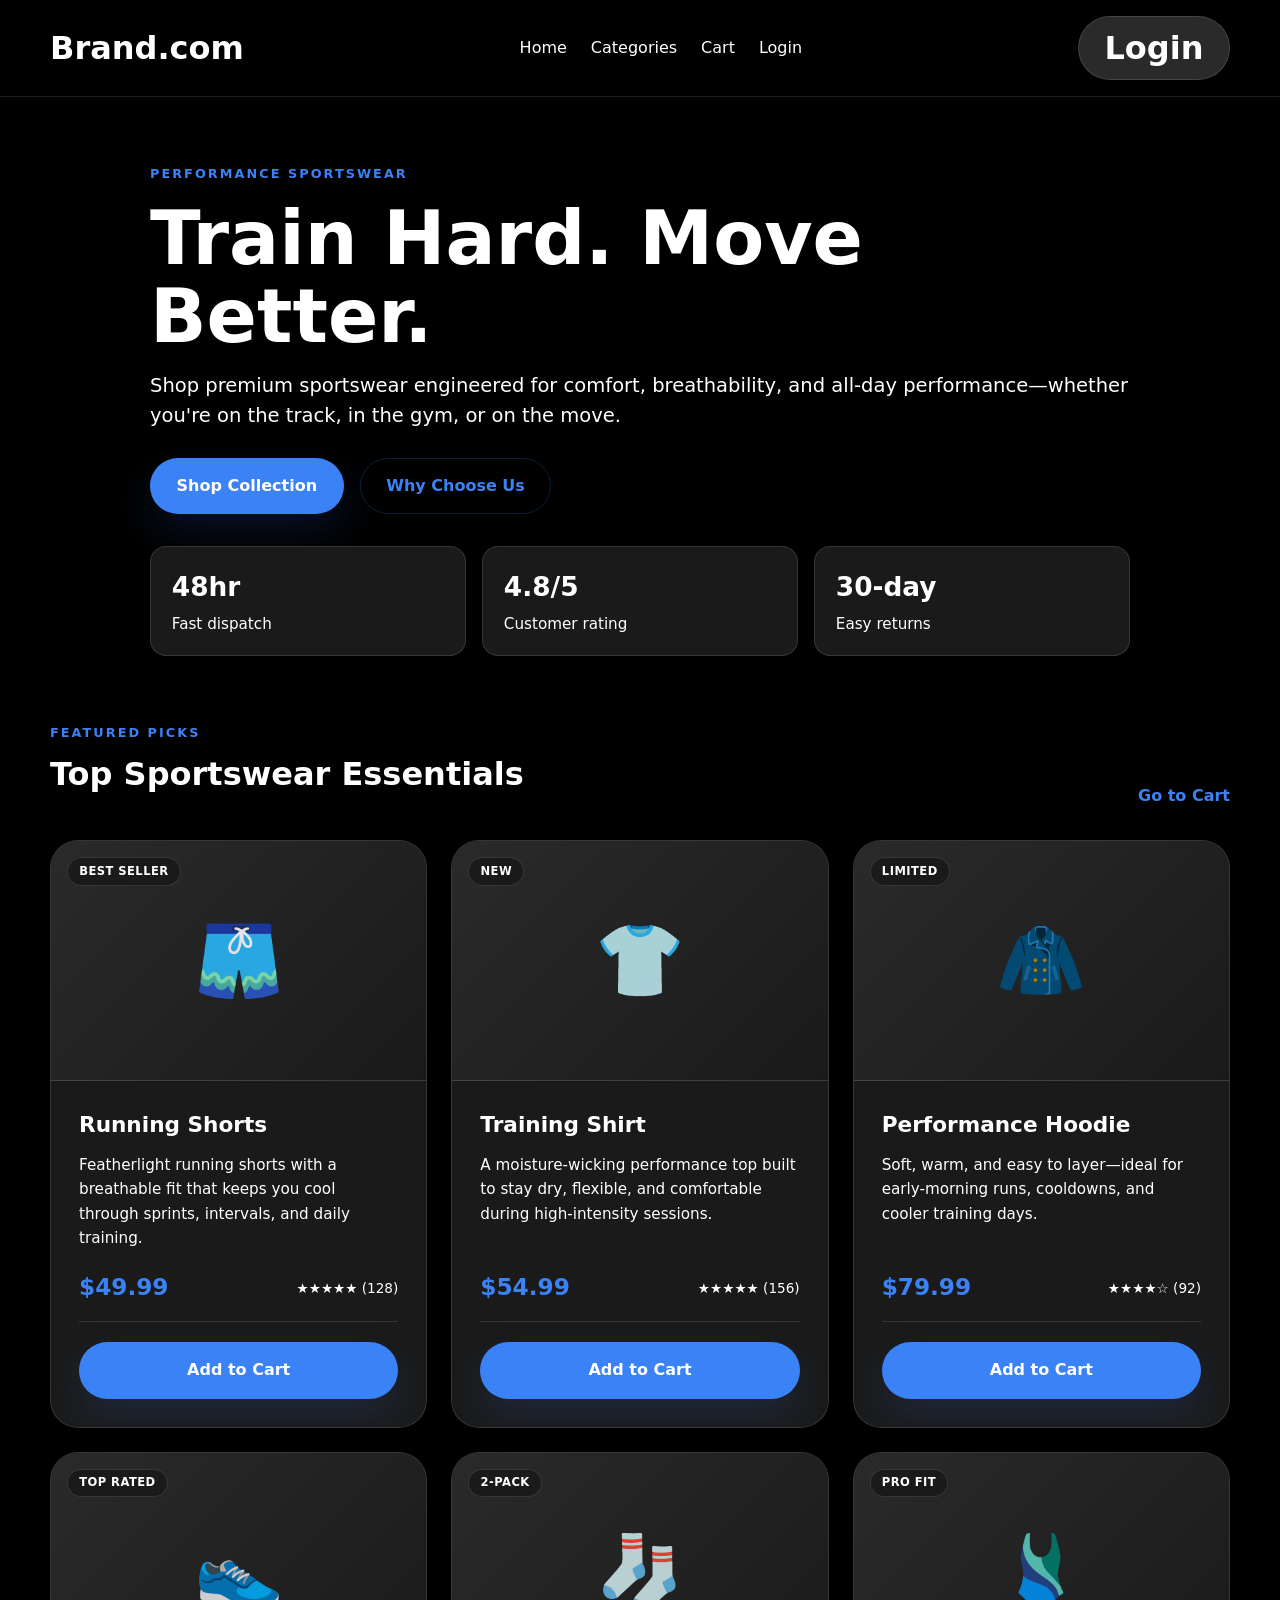
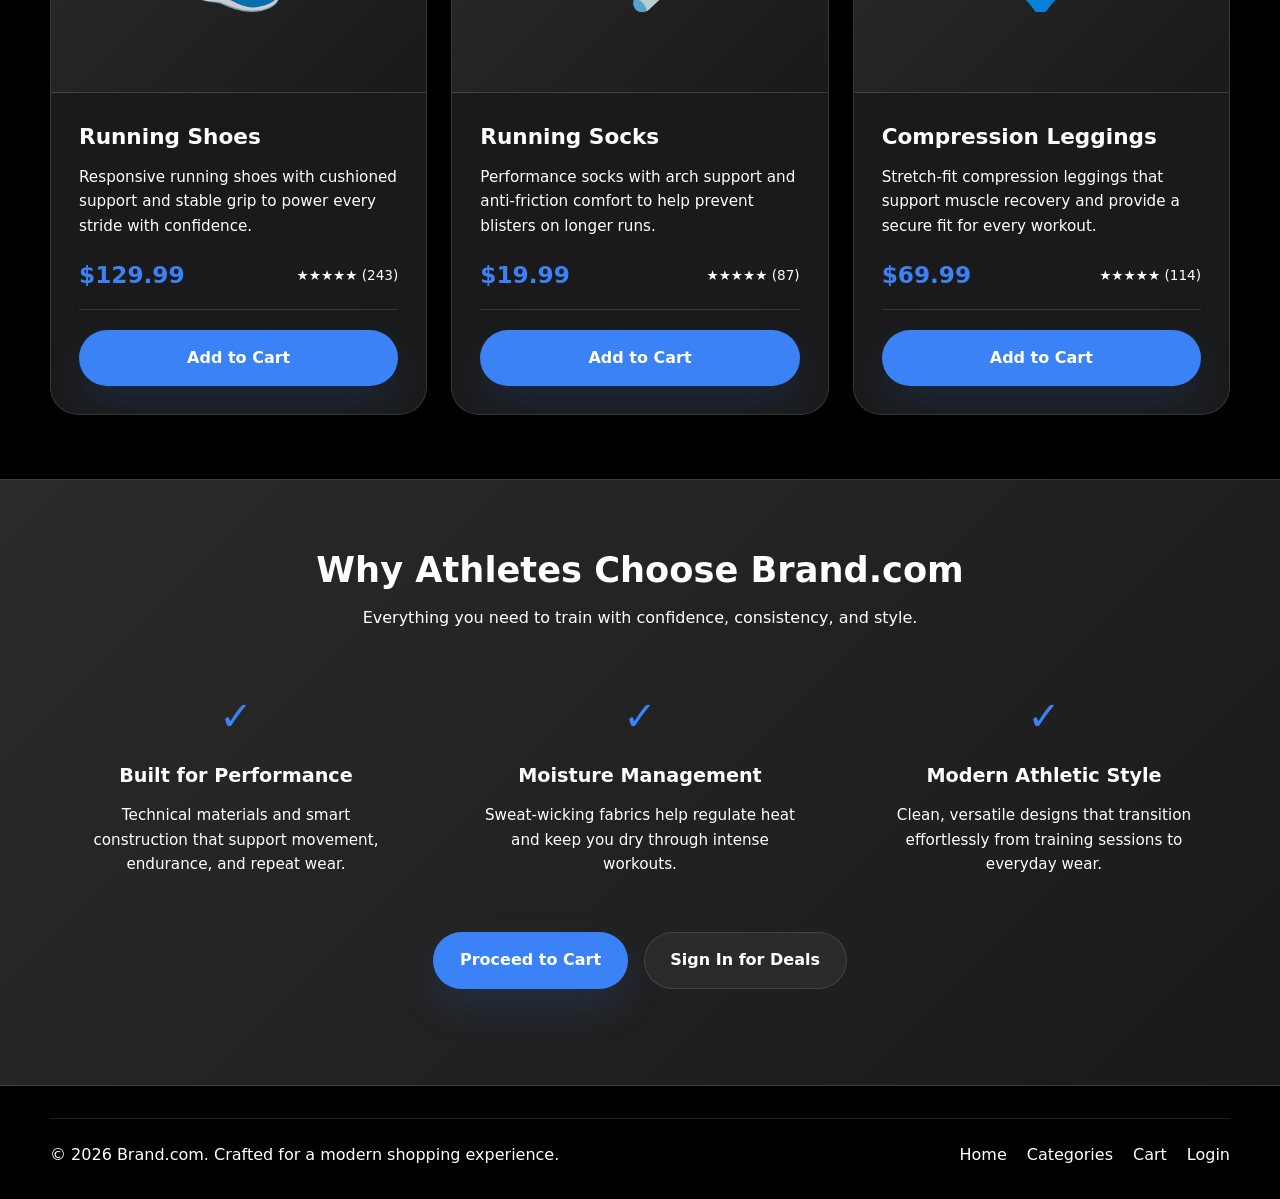
==== commit a1346ac9: "more simplification" ====
--- a/Categories.html
+++ b/Categories.html
@@ -3,57 +3,198 @@
 <head>
     <meta charset="UTF-8">
     <meta name="viewport" content="width=device-width, initial-scale=1.0">
-    <title>Categories - Brand.com</title>
+    <title>Performance Sportswear - Brand.com</title>
     <link rel="stylesheet" href="CSS/styles.css">
 </head>
-<body id="categories">
+<body class="categories-page">
     <header>
-        <div>
-            <a href="index.html">Brand.com</a>
-            <nav aria-label="Main navigation">
+        <div class="container">
+            <a href="index.html">
+                <span>Brand.com</span>
+            </a>
+            <nav>
                 <a href="index.html">Home</a>
-                <a href="Categories.html" aria-current="page">Categories</a>
+                <a href="Categories.html" class="active">Categories</a>
                 <a href="Shopping Cart.html">Cart</a>
                 <a href="Login.html">Login</a>
             </nav>
+            <a href="Login.html" class="button button-secondary">Login</a>
         </div>
     </header>
 
     <main>
-        <section id="intro">
-            <div>
-                <p data-eyebrow>Categories</p>
-                <h1>Choose what fits your lifestyle</h1>
-                <p>Browse our curated collections for fashion and electronics.</p>
+        <section class="page-intro" id="top">
+            <div class="container">
+                <span class="eyebrow">Performance Sportswear</span>
+                <h1>Train Hard. Move Better.</h1>
+                <p>Shop premium sportswear engineered for comfort, breathability, and all-day performance—whether you're on the track, in the gym, or on the move.</p>
+                <div class="hero-actions">
+                    <a class="button button-primary" href="#products">Shop Collection</a>
+                    <a class="button button-outline" href="#benefits">Why Choose Us</a>
+                </div>
+                <div class="stats-grid">
+                    <div>
+                        <strong>48hr</strong>
+                        <span>Fast dispatch</span>
+                    </div>
+                    <div>
+                        <strong>4.8/5</strong>
+                        <span>Customer rating</span>
+                    </div>
+                    <div>
+                        <strong>30-day</strong>
+                        <span>Easy returns</span>
+                    </div>
+                </div>
             </div>
         </section>
 
-        <section id="catalog">
-            <div>
-                <article data-category="fashion">
-                    <h3>Fashion</h3>
-                    <p>Ready-to-wear pieces, premium footwear, and seasonal accessories.</p>
-                </article>
-                <article data-category="electronics">
-                    <h3>Electronics</h3>
-                    <p>Smart gadgets, audio gear, and next-gen lifestyle tech.</p>
-                </article>
-                <article data-category="lifestyle">
-                    <h3>Lifestyle</h3>
-                    <p>Smart essentials, wellness products, and modern picks for your everyday routine.</p>
-                </article>
+        <section id="products">
+            <div class="container">
+                <div class="section-head">
+                    <div>
+                        <span class="eyebrow">Featured picks</span>
+                        <h2>Top Sportswear Essentials</h2>
+                    </div>
+                    <a class="link-button" href="Shopping Cart.html">Go to Cart</a>
+                </div>
+                <div class="product-grid">
+                    <article class="product-card">
+                        <div class="product-image">
+                            <span class="product-badge">Best seller</span>
+                            <div class="product-placeholder">🩳</div>
+                        </div>
+                        <div class="product-content">
+                            <h3>Running Shorts</h3>
+                            <p class="product-description">Featherlight running shorts with a breathable fit that keeps you cool through sprints, intervals, and daily training.</p>
+                            <div class="product-meta">
+                                <span class="product-price">$49.99</span>
+                                <span class="product-rating">★★★★★ (128)</span>
+                            </div>
+                            <button class="button button-primary">Add to Cart</button>
+                        </div>
+                    </article>
+
+                    <article class="product-card">
+                        <div class="product-image">
+                            <span class="product-badge">New</span>
+                            <div class="product-placeholder">👕</div>
+                        </div>
+                        <div class="product-content">
+                            <h3>Training Shirt</h3>
+                            <p class="product-description">A moisture-wicking performance top built to stay dry, flexible, and comfortable during high-intensity sessions.</p>
+                            <div class="product-meta">
+                                <span class="product-price">$54.99</span>
+                                <span class="product-rating">★★★★★ (156)</span>
+                            </div>
+                            <button class="button button-primary">Add to Cart</button>
+                        </div>
+                    </article>
+                    <article class="product-card">
+                        <div class="product-image">
+                            <span class="product-badge">Limited</span>
+                            <div class="product-placeholder">🧥</div>
+                        </div>
+                        <div class="product-content">
+                            <h3>Performance Hoodie</h3>
+                            <p class="product-description">Soft, warm, and easy to layer—ideal for early-morning runs, cooldowns, and cooler training days.</p>
+                            <div class="product-meta">
+                                <span class="product-price">$79.99</span>
+                                <span class="product-rating">★★★★☆ (92)</span>
+                            </div>
+                            <button class="button button-primary">Add to Cart</button>
+                        </div>
+                    </article>
+
+                    <article class="product-card">
+                        <div class="product-image">
+                            <span class="product-badge">Top rated</span>
+                            <div class="product-placeholder">👟</div>
+                        </div>
+                        <div class="product-content">
+                            <h3>Running Shoes</h3>
+                            <p class="product-description">Responsive running shoes with cushioned support and stable grip to power every stride with confidence.</p>
+                            <div class="product-meta">
+                                <span class="product-price">$129.99</span>
+                                <span class="product-rating">★★★★★ (243)</span>
+                            </div>
+                            <button class="button button-primary">Add to Cart</button>
+                        </div>
+                    </article>
+
+                    <article class="product-card">
+                        <div class="product-image">
+                            <span class="product-badge">2-pack</span>
+                            <div class="product-placeholder">🧦</div>
+                        </div>
+                        <div class="product-content">
+                            <h3>Running Socks</h3>
+                            <p class="product-description">Performance socks with arch support and anti-friction comfort to help prevent blisters on longer runs.</p>
+                            <div class="product-meta">
+                                <span class="product-price">$19.99</span>
+                                <span class="product-rating">★★★★★ (87)</span>
+                            </div>
+                            <button class="button button-primary">Add to Cart</button>
+                        </div>
+                    </article>
+
+                    <article class="product-card">
+                        <div class="product-image">
+                            <span class="product-badge">Pro fit</span>
+                            <div class="product-placeholder">🩱</div>
+                        </div>
+                        <div class="product-content">
+                            <h3>Compression Leggings</h3>
+                            <p class="product-description">Stretch-fit compression leggings that support muscle recovery and provide a secure fit for every workout.</p>
+                            <div class="product-meta">
+                                <span class="product-price">$69.99</span>
+                                <span class="product-rating">★★★★★ (114)</span>
+                            </div>
+                            <button class="button button-primary">Add to Cart</button>
+                        </div>
+                    </article>
+                </div>
+            </div>
+        </section>
+
+        <section class="features-section" id="benefits">
+            <div class="container">
+                <h2 class="features-title">Why Athletes Choose Brand.com</h2>
+                <p class="features-subtitle">Everything you need to train with confidence, consistency, and style.</p>
+                <div class="features-grid">
+                    <div class="feature-card">
+                        <div class="feature-icon">✓</div>
+                        <h4>Built for Performance</h4>
+                        <p>Technical materials and smart construction that support movement, endurance, and repeat wear.</p>
+                    </div>
+                    <div class="feature-card">
+                        <div class="feature-icon">✓</div>
+                        <h4>Moisture Management</h4>
+                        <p>Sweat-wicking fabrics help regulate heat and keep you dry through intense workouts.</p>
+                    </div>
+                    <div class="feature-card">
+                        <div class="feature-icon">✓</div>
+                        <h4>Modern Athletic Style</h4>
+                        <p>Clean, versatile designs that transition effortlessly from training sessions to everyday wear.</p>
+                    </div>
+                </div>
+                <div class="hero-actions benefits-actions">
+                    <a class="button button-primary" href="Shopping Cart.html">Proceed to Cart</a>
+                    <a class="button button-secondary" href="Login.html">Sign In for Deals</a>
+                </div>
             </div>
         </section>
     </main>
 
     <footer>
-        <div>
+        <div class="container">
             <p>© 2026 Brand.com. Crafted for a modern shopping experience.</p>
-            <nav aria-label="Footer navigation">
+            <div>
                 <a href="index.html">Home</a>
+                <a href="Categories.html">Categories</a>
                 <a href="Shopping Cart.html">Cart</a>
                 <a href="Login.html">Login</a>
-            </nav>
+            </div>
         </div>
     </footer>
 </body>
--- a/CSS/styles.css
+++ b/CSS/styles.css
@@ -1,7 +1,18 @@
 :root {
-    color-scheme: light;
+    color-scheme: dark;
+    font-family: Inter, system-ui, -apple-system, BlinkMacSystemFont, "Segoe UI", sans-serif;
     font-size: 16px;
     line-height: 1.5;
+    color: #ffffff;
+    background-color: #000000;
+    --surface: #1a1a1a;
+    --surface-soft: #2a2a2a;
+    --border: rgba(255, 255, 255, 0.12);
+    --primary: #3b82f6;
+    --primary-dark: #2563eb;
+    --accent: #fb7185;
+    --muted: #ffffff;
+    --text: #ffffff;
 }
 
 * {
@@ -16,53 +27,44 @@
 
 body {
     min-height: 100vh;
-    background-color: #eef2ff;
-    color: #0f172a;
-    font-family: Inter, system-ui, -apple-system, BlinkMacSystemFont, "Segoe UI", sans-serif;
-}
-
-body#home {
-    background-image: linear-gradient(rgba(255, 255, 255, 0.12), rgba(255, 255, 255, 0.12)), url("../background2.jpg");
-    background-position: center;
-    background-size: cover;
-    background-repeat: no-repeat;
-    background-attachment: fixed;
+    background-color: #000000;
+    color: var(--text);
+    font-family: var(--font-family);
+}
+
+body.home-page {
+    background: linear-gradient(rgba(0, 0, 0, 0.58), rgba(0, 0, 0, 0.58)), url("../background2.jpg") center/cover no-repeat fixed;
     animation: homeBackgroundSwap 35s infinite;
 }
 
 @keyframes homeBackgroundSwap {
     0%,
     24% {
-        background-image: linear-gradient(rgba(255, 255, 255, 0.12), rgba(255, 255, 255, 0.12)), url("../background2.jpg");
+        background: linear-gradient(rgba(0, 0, 0, 0.58), rgba(0, 0, 0, 0.58)), url("../background2.jpg") center/cover no-repeat fixed;
     }
     25%,
     49% {
-        background-image: linear-gradient(rgba(255, 255, 255, 0.12), rgba(255, 255, 255, 0.12)), url("../Images/background3.jpg");
+        background: linear-gradient(rgba(0, 0, 0, 0.58), rgba(0, 0, 0, 0.58)), url("../Images/background3.jpg") center/cover no-repeat fixed;
     }
     50%,
     74% {
-        background-image: linear-gradient(rgba(255, 255, 255, 0.12), rgba(255, 255, 255, 0.12)), url("../Images/background5.jpg");
+        background: linear-gradient(rgba(0, 0, 0, 0.58), rgba(0, 0, 0, 0.58)), url("../Images/background5.jpg") center/cover no-repeat fixed;
     }
     75%,
     100% {
-        background-image: linear-gradient(rgba(255, 255, 255, 0.12), rgba(255, 255, 255, 0.12)), url("../Images/background6.jpg");
+        background: linear-gradient(rgba(0, 0, 0, 0.58), rgba(0, 0, 0, 0.58)), url("../Images/background6.jpg") center/cover no-repeat fixed;
     }
 }
 
 @media (prefers-reduced-motion: reduce) {
-    body#home {
+    body.home-page {
         animation: none;
     }
 }
 
 img {
+    max-width: 100%;
     display: block;
-    max-width: 100%;
-}
-
-a {
-    color: inherit;
-    text-decoration: none;
 }
 
 button,
@@ -72,302 +74,361 @@
     font: inherit;
 }
 
-header,
-footer,
-main > section {
-    width: 100%;
-}
-
-header > div,
-main > section > div,
-footer > div {
+a {
+    color: inherit;
+    text-decoration: none;
+}
+
+.container {
     width: min(1180px, calc(100% - 2rem));
     margin: 0 auto;
 }
 
-main > section {
-    padding-top: 4rem;
-    padding-bottom: 4rem;
+main section {
+    padding: 4rem 0;
 }
 
 header {
+    background: #000000;
+    border-bottom: 1px solid var(--border);
     position: sticky;
     top: 0;
     z-index: 20;
-    background-color: rgba(255, 255, 255, 0.95);
-    border-bottom: 1px solid rgba(15, 23, 42, 0.12);
     backdrop-filter: blur(16px);
 }
 
-header > div {
+header .container {
     display: flex;
     align-items: center;
     justify-content: space-between;
     gap: 1rem;
-    padding-top: 1rem;
-    padding-bottom: 1rem;
-}
-
-header > div > a:first-child {
-    color: #0f172a;
+    padding: 1rem 0;
+}
+
+header .container > a {
+    display: inline-flex;
+    align-items: center;
+    gap: 0;
+    font-weight: 700;
     font-size: 2rem;
-    font-weight: 700;
     line-height: 1;
+    color: var(--text);
+}
+
+header .container > a img {
+    width: 34px;
+    height: 34px;
 }
 
 nav {
     display: flex;
+    gap: 1.5rem;
     flex-wrap: wrap;
-    gap: 1.5rem;
-}
-
-header nav a,
-footer nav a {
-    color: #000000;
+}
+
+nav a {
+    color: #ffffff;
     font-weight: 500;
     transition: color 0.2s ease;
 }
 
-header nav a:hover,
-header nav a[aria-current="page"],
-footer nav a:hover {
-    color: #0f172a;
-}
-
-#hero article > div a,
-#newsletter button,
-#auth button,
-#cart-area aside button,
-header > div > a:last-child {
+nav a:hover,
+nav a.active {
+    color: var(--text);
+}
+
+.button {
     display: inline-flex;
     align-items: center;
     justify-content: center;
     padding: 0.95rem 1.6rem;
-    border: 1px solid transparent;
     border-radius: 999px;
-    cursor: pointer;
     font-weight: 600;
     transition: transform 0.2s ease, background-color 0.2s ease, box-shadow 0.2s ease;
-}
-
-#hero article > div a:hover,
-#newsletter button:hover,
-#auth button:hover,
-#cart-area aside button:hover,
-header > div > a:last-child:hover {
+    border: 1px solid transparent;
+    cursor: pointer;
+}
+
+.button:hover {
     transform: translateY(-1px);
 }
 
-#hero article > div a:first-child,
-#newsletter button,
-#auth button,
-#cart-area aside button {
-    background-color: #001a66;
-    color: #ffffff;
+.button-primary {
+    background-color: var(--primary);
+    color: white;
     box-shadow: 0 18px 40px rgba(59, 130, 246, 0.14);
 }
 
-#hero article > div a:first-child:hover,
-#newsletter button:hover,
-#auth button:hover,
-#cart-area aside button:hover {
-    background-color: #000d33;
-}
-
-#hero article > div a:last-child {
-    background-color: transparent;
-    color: #001a66;
+.button-primary:hover {
+    background-color: var(--primary-dark);
+}
+
+.button-secondary {
+    background: var(--surface-soft);
+    color: var(--text);
+    border-color: var(--border);
+}
+
+.button-outline {
+    background: transparent;
+    color: var(--primary);
     border-color: rgba(59, 130, 246, 0.24);
 }
 
-header > div > a:last-child {
-    background-color: #f8fafc;
-    color: #0f172a;
-    border-color: rgba(15, 23, 42, 0.12);
-}
-
-#hero article p:first-child,
-#featured header p,
-#intro p:first-child,
-#auth header p:first-child {
-    display: inline-flex;
-    align-items: center;
-    margin-bottom: 1rem;
-    color: #001a66;
-    font-size: 0.8rem;
-    font-weight: 700;
-    letter-spacing: 0.16em;
-    text-transform: uppercase;
-}
-
-#hero {
+.button-facebook {
+    background-color: #1877F2;
+    color: white;
+    width: 100%;
+    box-shadow: 0 18px 40px rgba(24, 119, 242, 0.14);
+}
+
+.button-facebook:hover {
+    background-color: #165cc5;
+}
+
+.button-twitter {
+    background-color: #1DA1F2;
+    color: white;
+    width: 100%;
+    box-shadow: 0 18px 40px rgba(29, 161, 242, 0.14);
+}
+
+.button-twitter:hover {
+    background-color: #1a91da;
+}
+
+.button-google {
+    background-color: #EA4335;
+    color: white;
+    width: 100%;
+    box-shadow: 0 18px 40px rgba(234, 67, 53, 0.14);
+}
+
+.button-google:hover {
+    background-color: #d33425;
+}
+
+.hero {
     padding-top: 1.5rem;
     padding-bottom: 4.25rem;
 }
 
-#hero > div {
+.hero-grid {
     display: grid;
-    gap: 1rem;
-    align-items: center;
-}
-
-#hero article {
+    grid-template-columns: 1fr;
+    gap: 1rem;
+    align-items: center;
+}
+
+.hero-copy {
     width: 100%;
     max-width: 1080px;
 }
 
-#hero h1,
-#intro h1,
-#auth h1 {
+.eyebrow {
+    display: inline-flex;
+    align-items: center;
+    text-transform: uppercase;
+    letter-spacing: 0.16em;
+    font-size: 0.8rem;
+    color: var(--primary);
+    font-weight: 700;
     margin-bottom: 1rem;
-    color: #0f172a;
+}
+
+.hero-copy h1,
+.page-intro h1,
+.auth-info h1,
+.summary-card h2,
+.section-head h2 {
     font-size: clamp(2.9rem, 5.8vw, 5.4rem);
     line-height: 1.05;
-}
-
-#hero h1 + p,
-#intro h1 + p,
-#auth h1 + p,
-#featured article p,
-#catalog article p,
-#newsletter p,
-#cart-area aside > p {
+    margin-bottom: 1rem;
+    color: var(--text);
+}
+
+.hero-copy p,
+.page-intro p,
+.auth-info p,
+.category-card p,
+.summary-card p,
+.newsletter-card p {
+    color: var(--muted);
+    font-size: 1.22rem;
     margin-bottom: 1.75rem;
-    color: #000000;
-    font-size: 1.22rem;
-}
-
-#hero article > div {
+}
+
+.hero-actions {
     display: flex;
     flex-wrap: wrap;
     gap: 1rem;
     margin-bottom: 2rem;
 }
 
-#hero dl {
+.stats-grid {
     display: grid;
     grid-template-columns: repeat(3, minmax(0, 1fr));
     gap: 1rem;
     max-width: 1040px;
 }
 
-#hero dl div {
+.stats-grid div {
     padding: 1.2rem 1.3rem;
-    background-color: #ffffff;
-    border: 1px solid rgba(15, 23, 42, 0.12);
+    background: var(--surface);
+    border: 1px solid var(--border);
     border-radius: 1rem;
 }
 
-#hero dd {
+.stats-grid strong {
+    display: block;
+    font-size: 1.65rem;
     margin-bottom: 0.35rem;
-    font-size: 1.65rem;
-    font-weight: 700;
-}
-
-#hero dt {
-    color: #000000;
+}
+
+.stats-grid span {
     font-size: 0.95rem;
-}
-
-#featured header {
-    display: flex;
+    color: var(--muted);
+}
+
+.hero-image {
+    display: flex;
+    justify-content: center;
+    align-items: center;
+}
+
+.hero-image img {
+    max-width: 100%;
+    border-radius: 1.75rem;
+    box-shadow: 0 35px 80px rgba(15, 23, 42, 0.12);
+}
+
+.section-head {
+    display: flex;
+    justify-content: space-between;
     align-items: flex-end;
-    justify-content: space-between;
     gap: 1rem;
     margin-bottom: 1.4rem;
 }
 
-#featured h2 {
+.section-head h2 {
     font-size: clamp(2rem, 2.5vw, 2.6rem);
 }
 
-#featured header > a {
-    color: #001a66;
+.link-button {
+    color: var(--primary);
     font-weight: 700;
     transition: opacity 0.2s ease;
 }
 
-#featured header > a:hover {
+.link-button:hover {
     opacity: 0.8;
 }
 
-#featured header + div,
-#catalog > div {
+.card-grid {
     display: grid;
     grid-template-columns: repeat(3, minmax(0, 1fr));
     gap: 1rem;
 }
 
-#featured article,
-#catalog article {
+.category-card {
+    padding: 1.4rem;
+    border-radius: 1.75rem;
+    background: var(--surface);
+    border: 1px solid var(--border);
+    transition: transform 0.25s ease, box-shadow 0.25s ease;
+    cursor: pointer;
+}
+
+.category-card:hover {
+    transform: translateY(-6px);
+    box-shadow: 0 24px 60px rgba(15, 23, 42, 0.1);
+}
+
+.category-card img {
+    width: 64px;
+    margin-bottom: 1.5rem;
+}
+
+.category-card h3 {
+    margin-bottom: 0.85rem;
+    font-size: 1.7rem;
+    color: var(--text);
+}
+
+.category-card-fashion {
+    background-image: linear-gradient(rgba(15, 23, 42, 0.25), rgba(15, 23, 42, 0.25)), url("../Images/fashion2.png");
+    background-size: contain;
+    background-repeat: no-repeat;
+    background-position: center top;
+    background-color: #0f172a;
+    min-height: 460px;
     display: flex;
     flex-direction: column;
     justify-content: flex-end;
+}
+
+.category-card-fashion h3,
+.category-card-fashion p {
+    color: #ffffff;
+}
+
+.category-card-electronics {
+    background-image: linear-gradient(rgba(15, 23, 42, 0.25), rgba(15, 23, 42, 0.25)), url("../Images/electronics.jpg");
+    background-size: cover;
+    background-repeat: no-repeat;
+    background-position: center;
+    background-color: #0f172a;
     min-height: 460px;
-    padding: 1.4rem;
+    display: flex;
+    flex-direction: column;
+    justify-content: flex-end;
+}
+
+.category-card-electronics h3,
+.category-card-electronics p {
+    color: #ffffff;
+}
+
+.category-card-lifestyle {
+    background-image: linear-gradient(rgba(15, 23, 42, 0.25), rgba(15, 23, 42, 0.25)), url("../Images/wellness.jpg");
+    background-size: contain;
+    background-repeat: no-repeat;
+    background-position: center top;
     background-color: #0f172a;
-    border: 1px solid rgba(15, 23, 42, 0.12);
-    border-radius: 1.75rem;
-    cursor: pointer;
-    transition: transform 0.25s ease, box-shadow 0.25s ease;
-}
-
-#featured article:hover,
-#catalog article:hover {
-    transform: translateY(-6px);
-    box-shadow: 0 24px 60px rgba(15, 23, 42, 0.1);
-}
-
-#featured article h3,
-#catalog article h3 {
-    margin-bottom: 0.85rem;
+    min-height: 460px;
+    display: flex;
+    flex-direction: column;
+    justify-content: flex-end;
+}
+
+.category-card-lifestyle h3,
+.category-card-lifestyle p {
     color: #ffffff;
-    font-size: 1.7rem;
-}
-
-#featured article p,
-#catalog article p {
-    color: #ffffff;
-}
-
-#featured article:nth-child(1),
-#catalog article:nth-child(1) {
-    background-image: linear-gradient(rgba(15, 23, 42, 0.25), rgba(15, 23, 42, 0.25)), url("../Images/fashion2.png");
-    background-position: center top;
-    background-repeat: no-repeat;
-    background-size: contain;
-}
-
-#featured article:nth-child(2),
-#catalog article:nth-child(2) {
-    background-image: linear-gradient(rgba(15, 23, 42, 0.25), rgba(15, 23, 42, 0.25)), url("../Images/electronics.jpg");
-    background-position: center;
-    background-repeat: no-repeat;
-    background-size: cover;
-}
-
-#featured article:nth-child(3),
-#catalog article:nth-child(3) {
-    background-image: linear-gradient(rgba(15, 23, 42, 0.25), rgba(15, 23, 42, 0.25)), url("../Images/wellness.jpg");
-    background-position: center top;
-    background-repeat: no-repeat;
-    background-size: contain;
-}
-
-#newsletter > div {
+}
+
+.newsletter-card {
     display: grid;
     grid-template-columns: minmax(0, 1.3fr) minmax(220px, 1fr);
     gap: 1.5rem;
     padding: 2.2rem;
-    background: linear-gradient(135deg, #eef2ff 0%, #f8fafc 100%);
-    border: 1px solid rgba(99, 102, 241, 0.14);
     border-radius: 1.5rem;
-}
-
-#newsletter form {
+    background: linear-gradient(135deg, var(--surface) 0%, var(--surface-soft) 100%);
+    border: 1px solid var(--border);
+}
+
+.newsletter-form {
     display: grid;
     grid-template-columns: 1fr auto;
     gap: 1rem;
+}
+
+.newsletter-form input {
+    width: 100%;
+    padding: 1rem 1.1rem;
+    border: 1px solid var(--border);
+    border-radius: 999px;
+    background: var(--surface-soft);
+    color: var(--text);
 }
 
 input[type="email"],
@@ -375,182 +436,414 @@
 input[type="password"] {
     width: 100%;
     padding: 1rem 1.1rem;
-    color: #0f172a;
-    background-color: #ffffff;
-    border: 1px solid rgba(15, 23, 42, 0.12);
+    border: 1px solid var(--border);
     border-radius: 1rem;
-}
-
-#newsletter input[type="email"] {
-    border-radius: 999px;
-}
-
-#auth input {
+    background: var(--surface);
     margin-bottom: 1.25rem;
+    color: var(--text);
 }
 
 input::placeholder {
-    color: #000000;
-}
-
-#intro {
-    padding-bottom: 0;
-}
-
-#auth {
+    color: var(--muted);
+}
+
+.auth-card,
+.summary-card {
+    background: var(--surface);
+    border-radius: 1.75rem;
+    padding: 2rem;
+    border: 1px solid var(--border);
+}
+
+.auth-section {
     padding-top: 4rem;
     padding-bottom: 4rem;
 }
 
-#auth > div {
+.auth-card {
     max-width: 620px;
     margin: 0 auto;
-    padding: 2rem;
-    background-color: #ffffff;
-    border: 1px solid rgba(15, 23, 42, 0.12);
-    border-radius: 1.75rem;
-}
-
-#auth header {
+}
+
+.auth-info {
     margin-bottom: 2rem;
 }
 
-#auth label {
+.auth-info h1 {
+    margin-bottom: 1rem;
+}
+
+.auth-form label {
     display: block;
     margin-bottom: 0.6rem;
-    color: #0f172a;
     font-weight: 600;
-}
-
-#auth form > p {
+    color: var(--text);
+}
+
+.auth-note {
     margin-top: 1rem;
-    color: #000000;
-}
-
-#auth form > p a {
-    color: #001a66;
+    color: var(--muted);
+}
+
+.auth-note a {
+    color: var(--primary);
     font-weight: 700;
 }
 
-#cart-area {
+.forgot-password {
+    display: inline-block;
+    margin-bottom: 1.5rem;
+    color: var(--primary);
+    font-weight: 600;
+    font-size: 0.95rem;
+    transition: color 0.2s ease;
+}
+
+.forgot-password:hover {
+    color: var(--primary-dark);
+    text-decoration: underline;
+}
+
+.divider-or {
+    display: flex;
+    align-items: center;
+    gap: 1rem;
+    margin: 2rem 0 1.5rem 0;
+    color: var(--muted);
+    font-weight: 500;
+    font-size: 0.9rem;
+}
+
+.divider-or::before,
+.divider-or::after {
+    content: '';
+    flex: 1;
+    height: 1px;
+    background: var(--border);
+}
+
+.social-signin {
+    display: flex;
+    flex-direction: column;
+    gap: 0.75rem;
+    margin-bottom: 2rem;
+}
+
+.page-intro {
+    background: transparent;
+    padding-bottom: 0;
+}
+
+.cart-section {
     padding-top: 1rem;
 }
 
-#cart-area > div {
+.cart-grid {
     display: grid;
     grid-template-columns: 1.8fr 0.9fr;
     gap: 1.5rem;
     width: min(1120px, calc(100% - 2rem));
-}
-
-#cart-area section,
-#cart-area aside {
+    margin: 0 auto;
+}
+
+.cart-table,
+.cart-summary {
+    background: var(--surface);
+    border: 1px solid var(--border);
+    border-radius: 1.75rem;
     padding: 1.5rem;
-    background-color: #ffffff;
-    border: 1px solid rgba(15, 23, 42, 0.12);
-    border-radius: 1.75rem;
-}
-
-#cart-area section > div {
+}
+
+.cart-row {
     display: grid;
     grid-template-columns: 2.2fr 1fr 0.9fr 1fr;
     gap: 1rem;
     align-items: center;
-    padding-top: 1.2rem;
-    padding-bottom: 1.2rem;
-    border-bottom: 1px solid rgba(15, 23, 42, 0.12);
-}
-
-#cart-area section > div:last-child {
+    padding: 1.2rem 0;
+    border-bottom: 1px solid var(--border);
+}
+
+.cart-row:last-child {
     border-bottom: none;
 }
 
-#cart-area section > div:first-child {
-    color: #000000;
+.cart-head {
+    color: var(--muted);
     font-size: 0.95rem;
+    text-transform: uppercase;
+    letter-spacing: 0.08em;
     font-weight: 600;
-    letter-spacing: 0.08em;
-    text-transform: uppercase;
-}
-
-#cart-area section > div > div:first-child {
-    display: flex;
-    align-items: center;
-    gap: 1rem;
-}
-
-#cart-area img {
+}
+
+.product-info {
+    display: flex;
+    align-items: center;
+    gap: 1rem;
+}
+
+.product-info img {
     width: 72px;
     height: 72px;
+    border-radius: 1.25rem;
     object-fit: contain;
-    border-radius: 1.25rem;
-}
-
-#cart-area strong {
+}
+
+.product-info strong {
     display: block;
     margin-bottom: 0.35rem;
-    color: #0f172a;
-}
-
-#cart-area section > div > div:first-child span {
-    color: #000000;
+    color: var(--text);
+}
+
+.product-info span {
+    color: var(--muted);
     font-size: 0.95rem;
 }
 
-#cart-area aside {
+.cart-summary {
     display: flex;
     flex-direction: column;
     gap: 1.25rem;
 }
 
-#cart-area aside h2 {
+.summary-card h2 {
+    margin-bottom: 1rem;
     font-size: 1.8rem;
 }
 
-#cart-area aside div {
-    display: flex;
-    align-items: center;
+.summary-row {
+    display: flex;
     justify-content: space-between;
-    padding-top: 0.7rem;
-    padding-bottom: 0.7rem;
-    border-bottom: 1px solid rgba(15, 23, 42, 0.12);
-}
-
-#cart-area aside div:last-of-type {
+    align-items: center;
+    padding: 0.7rem 0;
+    border-bottom: 1px solid var(--border);
+}
+
+.summary-row.total {
     font-size: 1.1rem;
     font-weight: 700;
-    border-bottom: none;
-}
-
-#cart-area aside > p {
-    margin-bottom: 0;
+    border-color: transparent;
+}
+
+.summary-note {
+    color: var(--muted);
     font-size: 0.95rem;
 }
 
 footer {
-    padding-top: 2rem;
-    padding-bottom: 2rem;
-}
-
-footer > div {
-    display: flex;
-    align-items: center;
+    padding: 2rem 0;
+}
+
+footer .container {
+    display: flex;
     justify-content: space-between;
-    gap: 1rem;
+    align-items: center;
+    gap: 1rem;
+    border-top: 1px solid var(--border);
     padding-top: 1.5rem;
-    border-top: 1px solid rgba(15, 23, 42, 0.12);
+}
+
+footer .container > div:last-child {
+    display: flex;
+    gap: 1.25rem;
+    flex-wrap: wrap;
+}
+
+footer .container > div:last-child a {
+    color: var(--muted);
+    transition: color 0.2s ease;
+}
+
+footer .container > div:last-child a:hover {
+    color: var(--text);
+}
+
+/* Product Grid and Cards */
+.product-grid {
+    display: grid;
+    grid-template-columns: repeat(3, minmax(0, 1fr));
+    gap: 1.5rem;
+}
+
+.product-card {
+    background: var(--surface);
+    border: 1px solid var(--border);
+    border-radius: 1.75rem;
+    overflow: hidden;
+    transition: transform 0.25s ease, box-shadow 0.25s ease;
+    display: flex;
+    flex-direction: column;
+}
+
+.product-card:hover {
+    transform: translateY(-8px);
+    box-shadow: 0 24px 60px rgba(15, 23, 42, 0.12);
+}
+
+.product-image {
+    width: 100%;
+    height: 240px;
+    background: linear-gradient(135deg, var(--surface-soft) 0%, var(--surface) 100%);
+    display: flex;
+    align-items: center;
+    justify-content: center;
+    border-bottom: 1px solid var(--border);
+}
+
+.product-placeholder {
+    font-size: 4.5rem;
+    opacity: 0.9;
+}
+
+.product-content {
+    padding: 1.75rem;
+    display: flex;
+    flex-direction: column;
+    flex-grow: 1;
+}
+
+.product-card h3 {
+    font-size: 1.35rem;
+    margin-bottom: 0.75rem;
+    color: var(--text);
+}
+
+.product-description {
+    color: var(--muted);
+    font-size: 0.95rem;
+    line-height: 1.6;
+    margin-bottom: 1.25rem;
+    flex-grow: 1;
+}
+
+.product-meta {
+    display: flex;
+    justify-content: space-between;
+    align-items: center;
+    margin-bottom: 1.25rem;
+    padding-bottom: 1rem;
+    border-bottom: 1px solid var(--border);
+}
+
+.product-price {
+    font-size: 1.45rem;
+    font-weight: 700;
+    color: var(--primary);
+}
+
+.product-rating {
+    font-size: 0.85rem;
+    color: var(--muted);
+}
+
+.product-card .button {
+    width: 100%;
+}
+
+/* Features Section */
+.features-section {
+    background: linear-gradient(135deg, var(--surface-soft) 0%, var(--surface) 100%);
+    border-top: 1px solid var(--border);
+    border-bottom: 1px solid var(--border);
+}
+
+.features-grid {
+    display: grid;
+    grid-template-columns: repeat(3, minmax(0, 1fr));
+    gap: 2rem;
+}
+
+.feature-card {
+    text-align: center;
+    padding: 1.5rem;
+}
+
+.feature-icon {
+    font-size: 2.5rem;
+    color: var(--primary);
+    margin-bottom: 1rem;
+}
+
+.feature-card h4 {
+    font-size: 1.2rem;
+    margin-bottom: 0.75rem;
+    color: var(--text);
+}
+
+.feature-card p {
+    color: var(--muted);
+    font-size: 0.95rem;
+    line-height: 1.6;
+}
+
+body.categories-page .page-intro .container {
+    max-width: 980px;
+}
+
+body.categories-page #products .section-head {
+    margin-bottom: 2rem;
+}
+
+body.categories-page .product-image {
+    position: relative;
+}
+
+body.categories-page .product-badge {
+    position: absolute;
+    top: 1rem;
+    left: 1rem;
+    border-radius: 999px;
+    padding: 0.3rem 0.7rem;
+    font-size: 0.72rem;
+    font-weight: 700;
+    letter-spacing: 0.04em;
+    text-transform: uppercase;
+    background: var(--surface);
+    border: 1px solid var(--border);
+    color: var(--text);
+}
+
+body.categories-page .features-title {
+    font-size: 2.2rem;
+    margin-bottom: 0.6rem;
+    text-align: center;
+    color: var(--text);
+}
+
+body.categories-page .features-subtitle {
+    text-align: center;
+    color: var(--muted);
+    margin: 0 auto 2rem;
+    max-width: 640px;
+}
+
+body.categories-page .benefits-actions {
+    justify-content: center;
+    margin-top: 2rem;
 }
 
 @media (max-width: 900px) {
-    #hero dl,
-    #cart-area > div,
-    #newsletter > div {
+    .hero-grid,
+    .stats-grid,
+    .cart-grid,
+    .newsletter-card {
         grid-template-columns: 1fr;
     }
 
-    #featured header + div,
-    #catalog > div {
+    .card-grid {
         grid-template-columns: repeat(2, minmax(0, 1fr));
+    }
+
+    .product-grid {
+        grid-template-columns: repeat(2, minmax(0, 1fr));
+    }
+
+    .features-grid {
+        grid-template-columns: repeat(2, minmax(0, 1fr));
+    }
+
+    .hero-copy,
+    .hero-side-card {
+        max-width: 100%;
     }
 
     nav {
@@ -559,35 +852,46 @@
 }
 
 @media (max-width: 720px) {
+    header .container {
+        flex-direction: column;
+        align-items: flex-start;
+    }
+
     header {
         position: relative;
     }
 
-    header > div,
-    footer > div,
-    #featured header {
+    .hero-actions {
         flex-direction: column;
-        align-items: flex-start;
-    }
-
-    #hero article > div {
-        flex-direction: column;
-    }
-
-    #hero dl {
+    }
+
+    .stats-grid {
         grid-template-columns: repeat(2, minmax(0, 1fr));
     }
 
-    #cart-area section > div {
+    .cart-row {
         grid-template-columns: 1.7fr 1fr;
     }
 
-    #cart-area section > div span:nth-child(3),
-    #cart-area section > div span:nth-child(4) {
+    .cart-row span:nth-child(3),
+    .cart-row span:nth-child(4) {
         display: none;
     }
 
-    #newsletter > div {
+    .cart-head span:nth-child(3),
+    .cart-head span:nth-child(4) {
+        display: none;
+    }
+
+    .newsletter-card {
+        grid-template-columns: 1fr;
+    }
+
+    .product-grid {
+        grid-template-columns: 1fr;
+    }
+
+    .features-grid {
         grid-template-columns: 1fr;
     }
 }
@@ -597,24 +901,26 @@
         font-size: 0.95rem;
     }
 
-    #hero article > div a,
-    #newsletter button,
-    #auth button,
-    #cart-area aside button,
-    header > div > a:last-child {
+    .button {
         width: 100%;
     }
 
-    nav,
-    #hero dl,
-    #cart-area > div,
-    #newsletter > div {
+    nav {
+        flex-wrap: wrap;
+        gap: 0.75rem;
+    }
+
+    .stats-grid,
+    .cart-grid,
+    .newsletter-card {
         gap: 1rem;
     }
 
-    #featured header + div,
-    #catalog > div,
-    #newsletter form {
+    .card-grid {
         grid-template-columns: 1fr;
     }
-}
+
+    .newsletter-form {
+        grid-template-columns: 1fr;
+    }
+}
